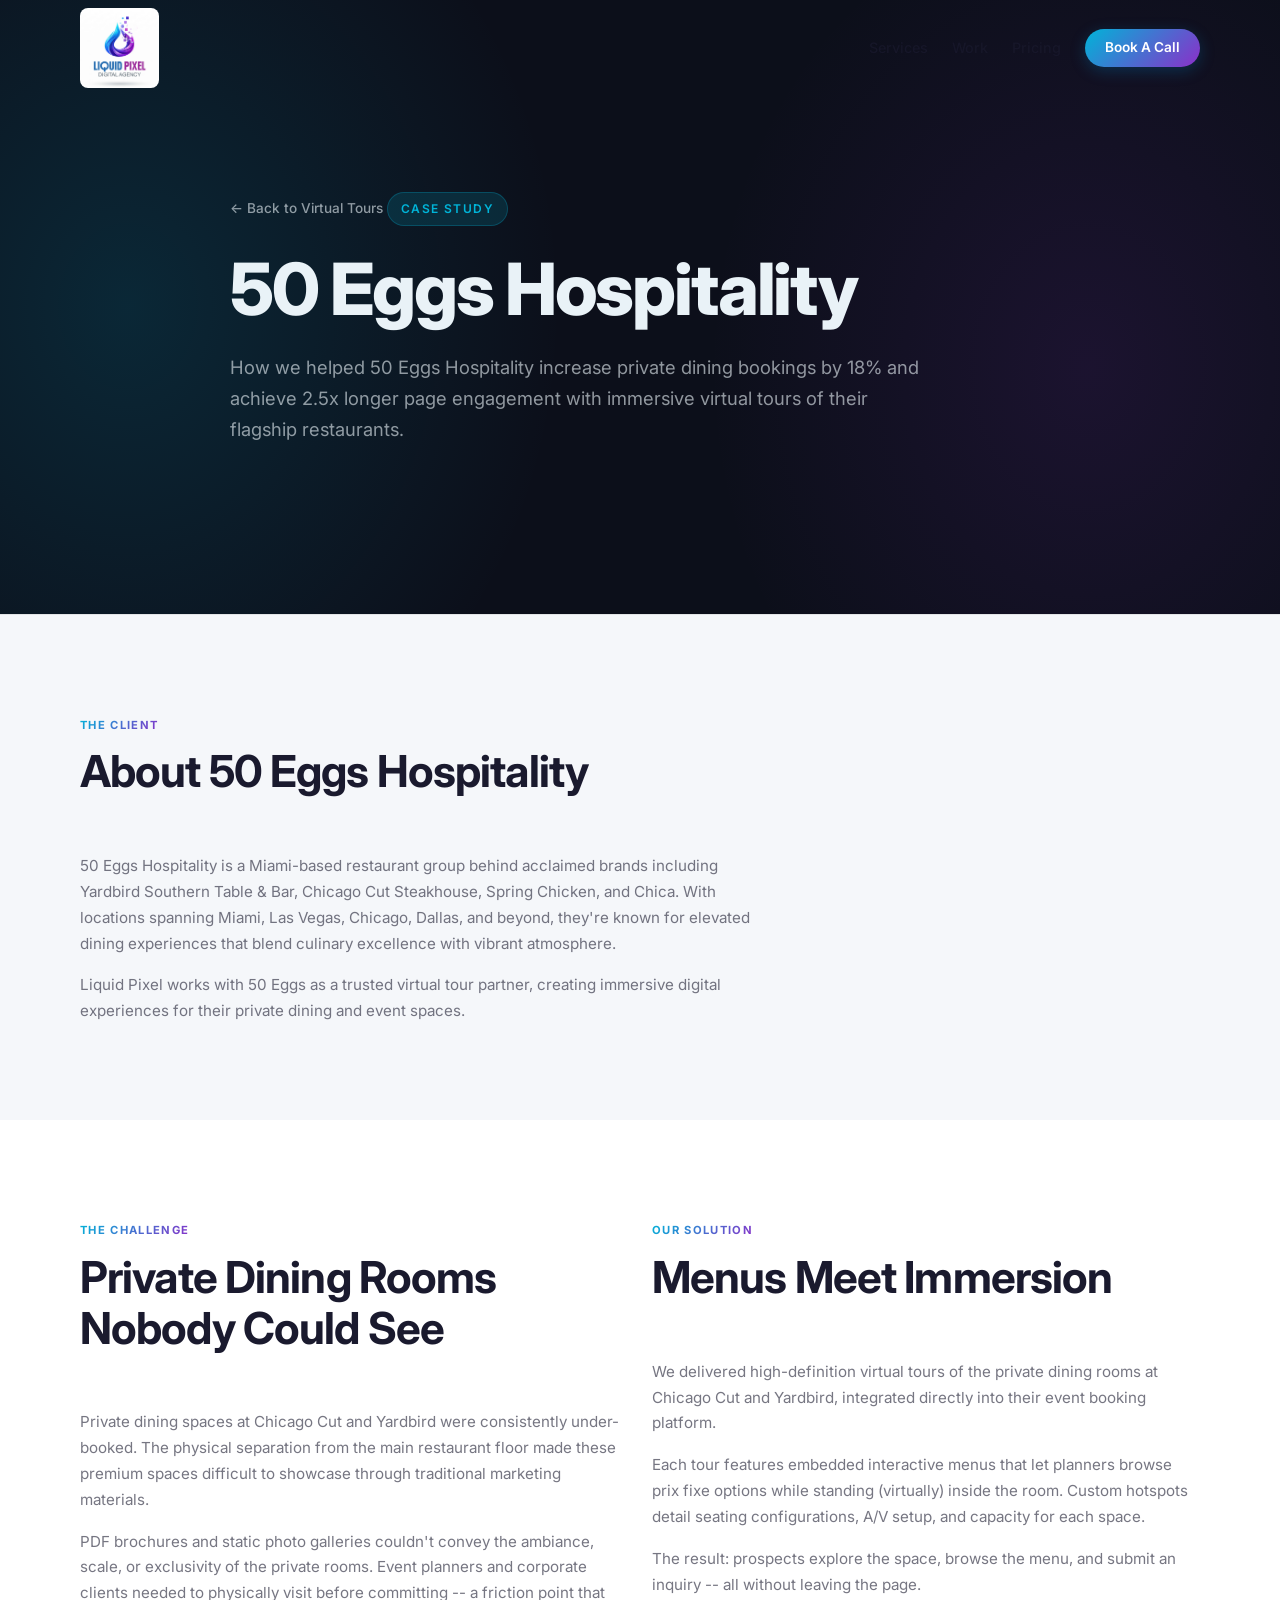
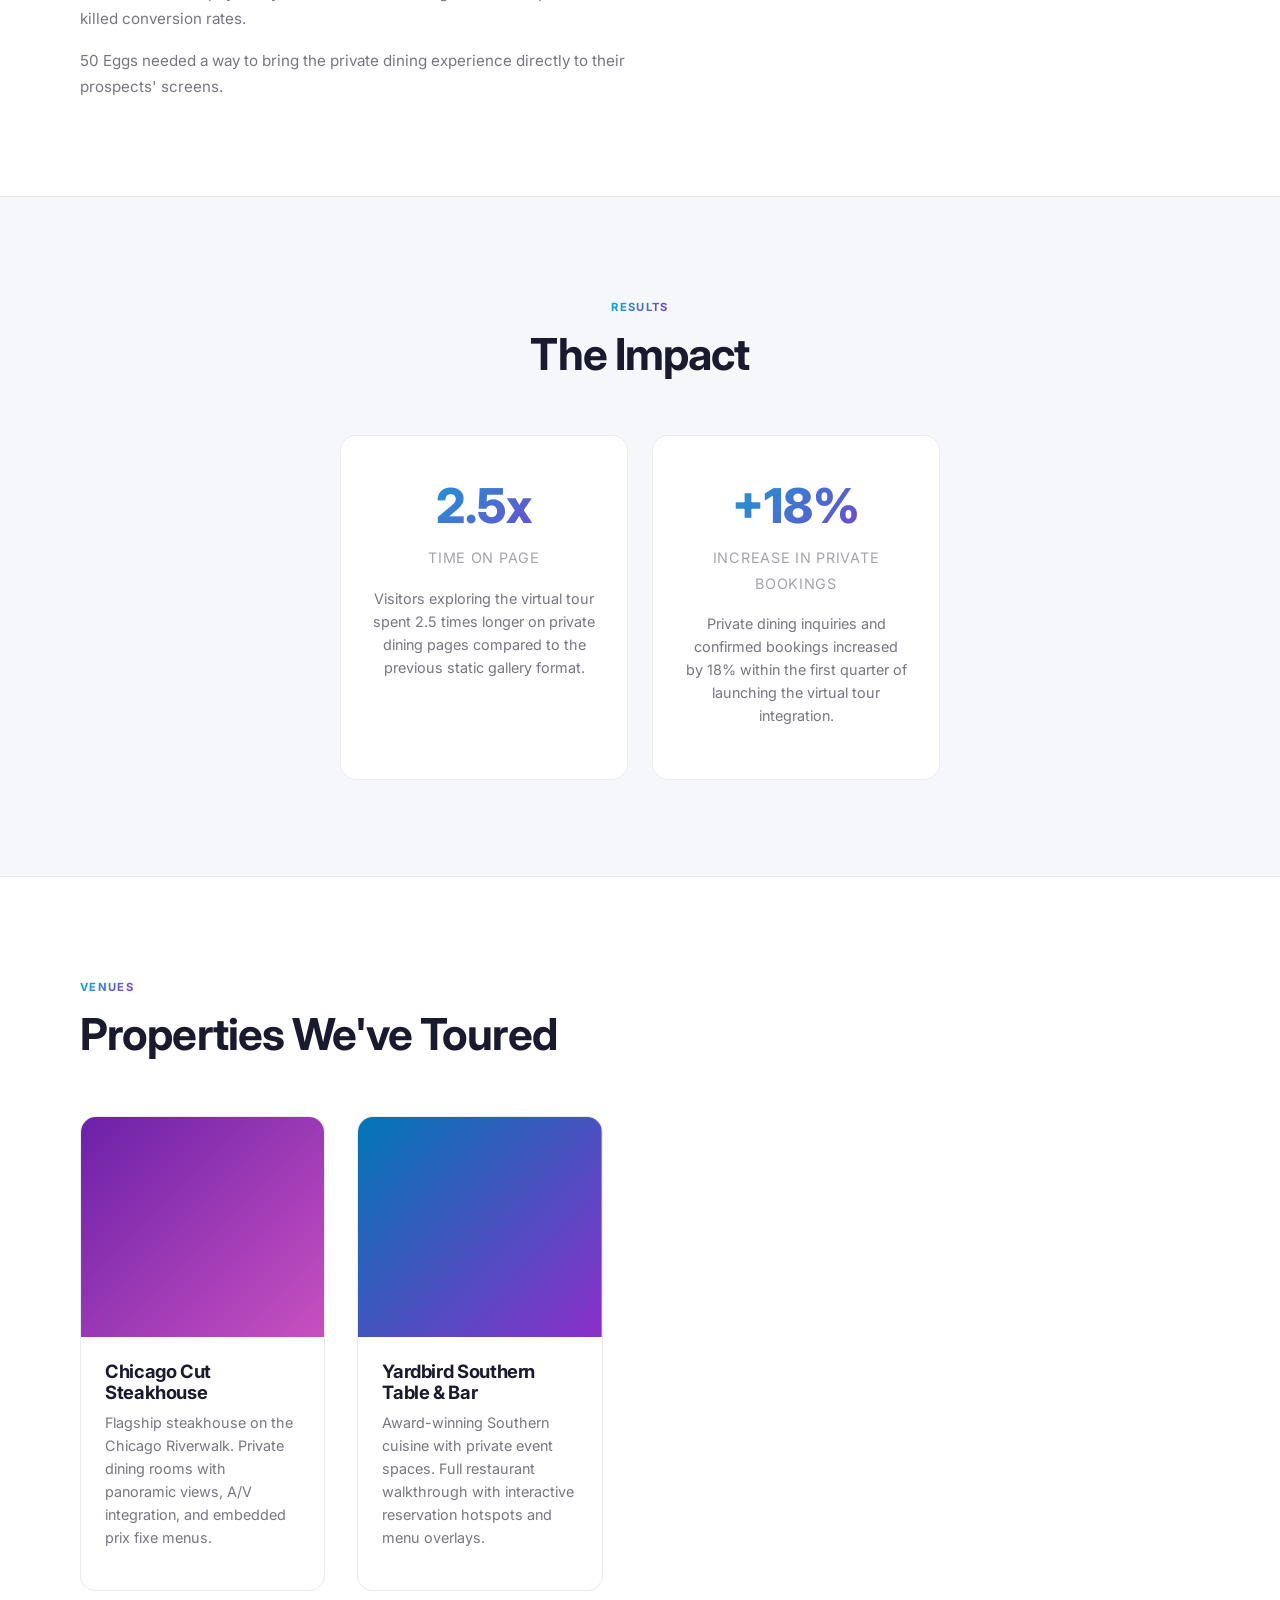
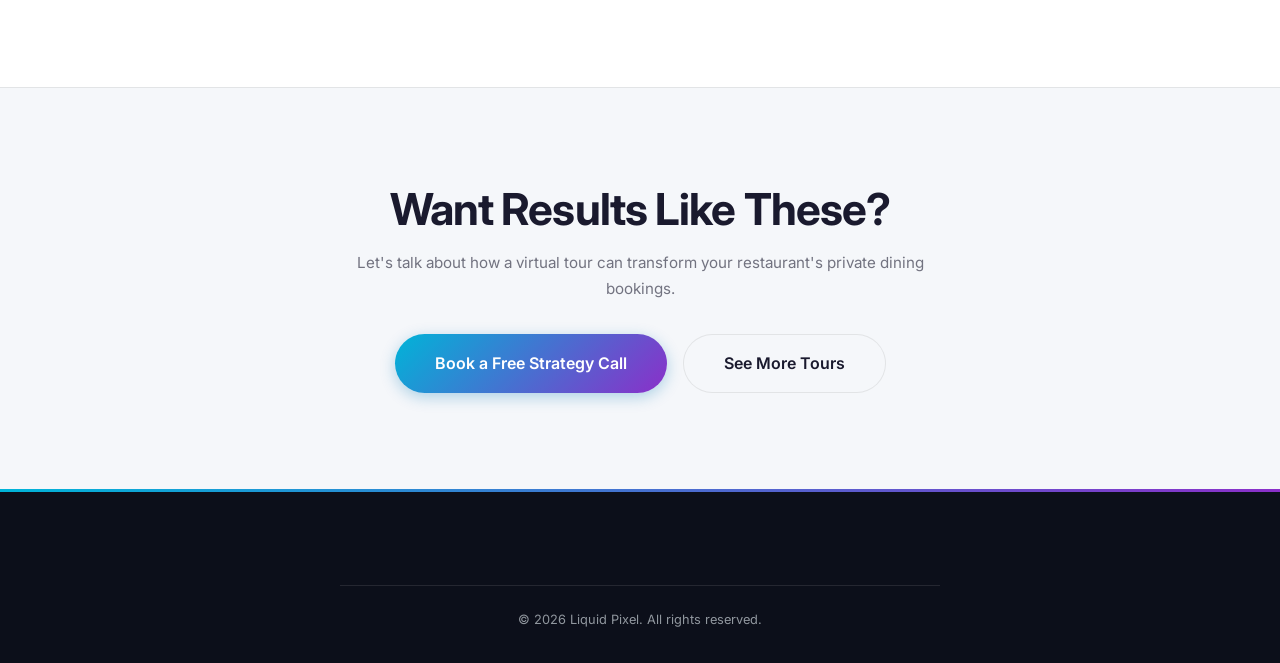
==== 50eggshospitality.html @ fb9c192e "Liquid Pixel website - rebrand from Digital UpRoar White-to-creative theme, blue/purple brand colors" ====
<!doctype html>
<html lang="en">
  <head>
    <meta charset="UTF-8" />
    <meta name="viewport" content="width=device-width, initial-scale=1.0, maximum-scale=5.0" />
    <title>50 Eggs Hospitality | Liquid Pixel</title>

    <meta name="title" content="50 Eggs Hospitality | Liquid Pixel" />
    <meta name="description" content="See how Liquid Pixel created immersive virtual tours for 50 Eggs Hospitality venues including Chicago Cut and Yardbird, driving 2.5x time on page and 18% more private bookings." />
    <meta name="author" content="Liquid Pixel" />
    <link rel="canonical" href="https://www.liquidpixelagency.com/50eggshospitality" />

    <meta property="og:type" content="website" />
    <meta property="og:url" content="https://www.liquidpixelagency.com/50eggshospitality" />
    <meta property="og:title" content="50 Eggs Hospitality | Liquid Pixel" />
    <meta property="og:description" content="Virtual tours for 50 Eggs Hospitality. 2.5x time on page, +18% private dining bookings." />
    <meta property="og:image" content="https://www.liquidpixelagency.com/assets/logos/og-image.png" />

    <link rel="preconnect" href="https://fonts.googleapis.com" />
    <link rel="preconnect" href="https://fonts.gstatic.com" crossorigin />
    <link href="https://fonts.googleapis.com/css2?family=Inter:wght@400;500;600;700;800&display=swap" rel="stylesheet" />

    <link rel="stylesheet" href="styles.css" />

    <link href="https://assets.calendly.com/assets/external/widget.css" rel="stylesheet" />
    <script src="https://assets.calendly.com/assets/external/widget.js" type="text/javascript" async></script>
  </head>
  <body>

    <!-- Navigation -->
    <nav class="navbar scrolled">
      <div class="container nav-content">
        <a href="index.html">
          <img src="assets/logos/liquidpixel.jpeg" alt="Liquid Pixel" style="height: 80px; display: block; border-radius: 8px;" />
        </a>
        <ul class="nav-links" style="margin-bottom: 0">
          <li><a href="index.html#services">Services</a></li>
          <li><a href="index.html#case-studies">Work</a></li>
          <li><a href="index.html#pricing">Pricing</a></li>
          <li>
            <a href="#" class="btn btn-primary" onclick="Calendly.initPopupWidget({url: 'https://calendly.com/thedigitaluproar'}); return false;">
              Book A Call
            </a>
          </li>
        </ul>
      </div>
    </nav>

    <main>
      <header class="hero hero-subpage" id="home">
        <div class="container hero-content" style="max-width: 900px;">
          <a href="virtualtours.html" class="back-link">&larr; Back to Virtual Tours</a>
          <div class="hero-label">Case Study</div>
          <h1 class="main-title slide-up">50 Eggs Hospitality</h1>
          <p class="hero-desc fade-in-delay" style="max-width: 700px;">
            How we helped 50 Eggs Hospitality increase private dining bookings by 18% and achieve 2.5x longer page engagement with immersive virtual tours of their flagship restaurants.
          </p>
        </div>
      </header>

      <!-- Client Overview -->
      <section style="background: var(--bg-deep); border-top: 1px solid var(--border);">
        <div class="container">
          <div class="section-header">
            <span class="section-label">The Client</span>
            <h2 class="section-title">About 50 Eggs Hospitality</h2>
          </div>
          <div style="max-width: 700px;">
            <p style="color: var(--text-muted); font-size: 0.95rem; line-height: 1.7; margin-bottom: 1rem;">
              50 Eggs Hospitality is a Miami-based restaurant group behind acclaimed brands including Yardbird Southern Table & Bar, Chicago Cut Steakhouse, Spring Chicken, and Chica. With locations spanning Miami, Las Vegas, Chicago, Dallas, and beyond, they're known for elevated dining experiences that blend culinary excellence with vibrant atmosphere.
            </p>
            <p style="color: var(--text-muted); font-size: 0.95rem; line-height: 1.7;">
              Liquid Pixel works with 50 Eggs as a trusted virtual tour partner, creating immersive digital experiences for their private dining and event spaces.
            </p>
          </div>
        </div>
      </section>

      <!-- The Challenge -->
      <section>
        <div class="container">
          <div class="case-studies-grid">
            <div>
              <div class="section-header">
                <span class="section-label">The Challenge</span>
                <h2 class="section-title">Private Dining Rooms Nobody Could See</h2>
              </div>
              <p style="color: var(--text-muted); font-size: 0.95rem; line-height: 1.7; margin-bottom: 1rem;">
                Private dining spaces at Chicago Cut and Yardbird were consistently under-booked. The physical separation from the main restaurant floor made these premium spaces difficult to showcase through traditional marketing materials.
              </p>
              <p style="color: var(--text-muted); font-size: 0.95rem; line-height: 1.7; margin-bottom: 1rem;">
                PDF brochures and static photo galleries couldn't convey the ambiance, scale, or exclusivity of the private rooms. Event planners and corporate clients needed to physically visit before committing -- a friction point that killed conversion rates.
              </p>
              <p style="color: var(--text-muted); font-size: 0.95rem; line-height: 1.7;">
                50 Eggs needed a way to bring the private dining experience directly to their prospects' screens.
              </p>
            </div>
            <div>
              <div class="section-header">
                <span class="section-label">Our Solution</span>
                <h2 class="section-title">Menus Meet Immersion</h2>
              </div>
              <p style="color: var(--text-muted); font-size: 0.95rem; line-height: 1.7; margin-bottom: 1rem;">
                We delivered high-definition virtual tours of the private dining rooms at Chicago Cut and Yardbird, integrated directly into their event booking platform.
              </p>
              <p style="color: var(--text-muted); font-size: 0.95rem; line-height: 1.7; margin-bottom: 1rem;">
                Each tour features embedded interactive menus that let planners browse prix fixe options while standing (virtually) inside the room. Custom hotspots detail seating configurations, A/V setup, and capacity for each space.
              </p>
              <p style="color: var(--text-muted); font-size: 0.95rem; line-height: 1.7;">
                The result: prospects explore the space, browse the menu, and submit an inquiry -- all without leaving the page.
              </p>
            </div>
          </div>
        </div>
      </section>

      <!-- Results -->
      <section style="background: var(--bg-deep); border-top: 1px solid var(--border); border-bottom: 1px solid var(--border);">
        <div class="container">
          <div class="section-header text-center">
            <span class="section-label">Results</span>
            <h2 class="section-title">The Impact</h2>
          </div>
          <div class="case-studies-grid" style="max-width: 600px; margin: 0 auto;">
            <div class="case-card" style="text-align: center;">
              <div class="metric" style="margin-bottom: 1rem;">
                <span class="metric-value" style="font-size: 3rem;">2.5x</span>
                <span class="metric-label" style="font-size: 0.9rem;">Time on Page</span>
              </div>
              <p class="case-text">Visitors exploring the virtual tour spent 2.5 times longer on private dining pages compared to the previous static gallery format.</p>
            </div>
            <div class="case-card" style="text-align: center;">
              <div class="metric" style="margin-bottom: 1rem;">
                <span class="metric-value" style="font-size: 3rem;">+18%</span>
                <span class="metric-label" style="font-size: 0.9rem;">Increase in Private Bookings</span>
              </div>
              <p class="case-text">Private dining inquiries and confirmed bookings increased by 18% within the first quarter of launching the virtual tour integration.</p>
            </div>
          </div>
        </div>
      </section>

      <!-- Venues -->
      <section>
        <div class="container">
          <div class="section-header">
            <span class="section-label">Venues</span>
            <h2 class="section-title">Properties We've Toured</h2>
          </div>
          <div class="tour-grid" style="max-width: 800px;">
            <article class="tour-card">
              <div class="tour-card-image modern-gradient-2"></div>
              <div class="tour-card-body">
                <h3>Chicago Cut Steakhouse</h3>
                <p>Flagship steakhouse on the Chicago Riverwalk. Private dining rooms with panoramic views, A/V integration, and embedded prix fixe menus.</p>
              </div>
            </article>
            <article class="tour-card">
              <div class="tour-card-image modern-gradient-3"></div>
              <div class="tour-card-body">
                <h3>Yardbird Southern Table & Bar</h3>
                <p>Award-winning Southern cuisine with private event spaces. Full restaurant walkthrough with interactive reservation hotspots and menu overlays.</p>
              </div>
            </article>
          </div>
        </div>
      </section>

      <!-- CTA -->
      <section style="background: var(--bg-deep); border-top: 1px solid var(--border);">
        <div class="container">
          <div class="about-content text-center">
            <h2 class="section-title">Want Results Like These?</h2>
            <p class="section-subtitle" style="margin: 0 auto 2rem;">Let's talk about how a virtual tour can transform your restaurant's private dining bookings.</p>
            <div style="display: flex; gap: 1rem; justify-content: center; flex-wrap: wrap;">
              <a href="#" onclick="Calendly.initPopupWidget({url: 'https://calendly.com/thedigitaluproar'}); return false;" class="btn btn-primary lg">
                Book a Free Strategy Call
              </a>
              <a href="virtualtours.html" class="btn btn-secondary lg">See More Tours</a>
            </div>
          </div>
        </div>
      </section>
    </main>

    <!-- Footer -->
    <footer class="contact" id="contact">
      <div class="container">
        <div class="footer-inner">
          <div class="footer-bottom">
            <p>&copy; <span id="current-year">2026</span> Liquid Pixel. All rights reserved.</p>
          </div>
        </div>
      </div>
    </footer>

    <script src="script.js"></script>
  </body>
</html>
---- styles.css ----
/* ━━━━━━━━━━━━━━━━━━━━━━━━━━━━━━━━━━━━━━━━━━
   Liquid Pixel — Creative Edition
   Bold gradients, animated accents, agency energy
   Revert: rename styles-base.css -> styles.css
   ━━━━━━━━━━━━━━━━━━━━━━━━━━━━━━━━━━━━━━━━━━ */

:root {
  --bg: #ffffff;
  --bg-deep: #f5f7fa;
  --bg-dark: #0c0f1a;
  --surface: #ffffff;
  --surface-hover: #f0f2f5;
  --surface-dark: #161b2e;
  --border: rgba(0, 0, 0, 0.08);
  --border-hover: rgba(0, 0, 0, 0.15);
  --border-light: rgba(255, 255, 255, 0.1);
  --primary: #0077B6;
  --primary-soft: rgba(0, 119, 182, 0.1);
  --secondary: #8B2FC9;
  --secondary-soft: rgba(139, 47, 201, 0.1);
  --cyan: #00B4D8;
  --magenta: #C850C0;
  --accent-gradient: linear-gradient(135deg, #00B4D8, #8B2FC9);
  --accent-gradient-wide: linear-gradient(135deg, #00B4D8, #0077B6, #8B2FC9, #C850C0);
  --text: #1a1a2e;
  --text-muted: rgba(26, 26, 46, 0.6);
  --text-dim: rgba(26, 26, 46, 0.4);
  --text-light: #e9f2f7;
  --text-light-muted: rgba(233, 242, 247, 0.6);
  --font: "Inter", -apple-system, BlinkMacSystemFont, sans-serif;
  --ease: cubic-bezier(0.25, 0.8, 0.25, 1);
  --radius: 16px;
  --radius-sm: 10px;
}

* { margin: 0; padding: 0; box-sizing: border-box; }

html {
  scroll-behavior: smooth;
  -webkit-font-smoothing: antialiased;
  -moz-osx-font-smoothing: grayscale;
}

body {
  font-family: var(--font);
  background: var(--bg);
  color: var(--text);
  line-height: 1.6;
  overflow-x: hidden;
}

/* ── Layout ── */
.container {
  width: 100%;
  max-width: 1200px;
  margin: 0 auto;
  padding: 0 1.5rem;
}

/* ── Typography ── */
h1, h2, h3, h4 {
  line-height: 1.15;
  font-weight: 700;
  letter-spacing: -0.02em;
}

.section-title {
  font-size: 2.25rem;
  margin-bottom: 1rem;
}

.section-subtitle {
  color: var(--text-muted);
  font-size: 1.05rem;
  line-height: 1.7;
  max-width: 600px;
}

.text-center { text-align: center; }
.text-center .section-subtitle { margin: 0 auto; }

/* ── Gradient Text Utility ── */
.gradient-text {
  background: var(--accent-gradient);
  -webkit-background-clip: text;
  -webkit-text-fill-color: transparent;
  background-clip: text;
}

/* ── Buttons ── */
.btn {
  display: inline-flex;
  align-items: center;
  justify-content: center;
  padding: 0.75rem 1.5rem;
  border-radius: 50px;
  font-weight: 600;
  font-size: 0.9rem;
  text-decoration: none;
  transition: all 0.3s var(--ease);
  cursor: pointer;
  border: none;
  font-family: var(--font);
}

.btn-primary {
  background: var(--accent-gradient);
  color: #fff;
  box-shadow: 0 4px 15px rgba(0, 119, 182, 0.3);
}
.btn-primary:hover {
  transform: translateY(-2px);
  box-shadow: 0 6px 25px rgba(0, 119, 182, 0.4);
}

.btn-gradient {
  background: var(--accent-gradient);
  color: #fff;
  box-shadow: 0 4px 15px rgba(139, 47, 201, 0.3);
}
.btn-gradient:hover {
  transform: translateY(-2px);
  box-shadow: 0 6px 25px rgba(139, 47, 201, 0.4);
}

.btn-secondary {
  background: var(--bg-deep);
  color: var(--text);
  border: 1px solid var(--border);
}
.btn-secondary:hover {
  background: var(--surface-hover);
  border-color: var(--border-hover);
  transform: translateY(-1px);
}

.btn-outline {
  background: transparent;
  color: var(--text);
  border: 2px solid var(--border-hover);
}
.btn-outline:hover {
  border-color: var(--primary);
  color: var(--primary);
  transform: translateY(-1px);
}

/* Light variant for dark sections */
.btn-outline-light {
  background: transparent;
  color: var(--text-light);
  border: 2px solid var(--border-light);
}
.btn-outline-light:hover {
  border-color: var(--cyan);
  color: var(--cyan);
  transform: translateY(-1px);
}

.btn.lg {
  padding: 1rem 2.5rem;
  font-size: 1rem;
}

/* ── Navbar ── */
.navbar {
  position: fixed;
  top: 0;
  width: 100%;
  z-index: 100;
  padding: 0.5rem 0;
  background: transparent;
  transition: all 0.3s var(--ease);
}

.navbar.scrolled {
  background: rgba(255, 255, 255, 0.92);
  backdrop-filter: blur(20px);
  border-bottom: 1px solid var(--border);
  box-shadow: 0 1px 3px rgba(0, 0, 0, 0.05);
}

.nav-content {
  display: flex;
  align-items: center;
  justify-content: space-between;
}

.nav-links {
  display: flex;
  list-style: none;
  align-items: center;
  gap: 1.5rem;
}

.nav-links a:not(.btn) {
  color: var(--text);
  text-decoration: none;
  font-weight: 500;
  font-size: 0.9rem;
  opacity: 0.7;
  transition: opacity 0.2s;
}
.nav-links a:not(.btn):hover {
  opacity: 1;
}

.nav-links a.btn {
  padding: 0.5rem 1.25rem;
  font-size: 0.85rem;
  width: auto;
}

/* ── Hero — Full gradient dark section ── */
.hero {
  min-height: 100vh;
  display: flex;
  align-items: center;
  padding: 10rem 0 6rem;
  position: relative;
  background: var(--bg-dark);
  color: var(--text-light);
  overflow: hidden;
}

.hero::before {
  content: "";
  position: absolute;
  top: -50%;
  left: -30%;
  width: 80%;
  height: 200%;
  background: radial-gradient(ellipse, rgba(0, 180, 216, 0.15) 0%, transparent 60%);
  pointer-events: none;
  animation: heroGlow1 8s ease-in-out infinite alternate;
}

.hero::after {
  content: "";
  position: absolute;
  bottom: -50%;
  right: -20%;
  width: 70%;
  height: 180%;
  background: radial-gradient(ellipse, rgba(139, 47, 201, 0.12) 0%, transparent 60%);
  pointer-events: none;
  animation: heroGlow2 10s ease-in-out infinite alternate;
}

@keyframes heroGlow1 {
  0% { transform: translate(0, 0) scale(1); }
  100% { transform: translate(5%, 3%) scale(1.1); }
}

@keyframes heroGlow2 {
  0% { transform: translate(0, 0) scale(1); }
  100% { transform: translate(-4%, -2%) scale(1.05); }
}

.hero-content {
  position: relative;
  z-index: 1;
  max-width: 800px;
}

.hero-label {
  display: inline-block;
  font-size: 0.75rem;
  font-weight: 600;
  text-transform: uppercase;
  letter-spacing: 0.12em;
  color: var(--cyan);
  margin-bottom: 1.5rem;
  padding: 0.4rem 0.8rem;
  background: rgba(0, 180, 216, 0.15);
  border: 1px solid rgba(0, 180, 216, 0.25);
  border-radius: 50px;
}

.main-title {
  font-size: 3rem;
  font-weight: 800;
  margin-bottom: 1.5rem;
  letter-spacing: -0.03em;
  line-height: 1.08;
  color: var(--text-light);
}

.hero-desc {
  font-size: 1.1rem;
  color: var(--text-light-muted);
  margin-bottom: 2.5rem;
  line-height: 1.7;
  max-width: 620px;
}

.hero-ctas {
  display: flex;
  gap: 1rem;
  flex-wrap: wrap;
}

.hero-ctas .btn-secondary {
  background: rgba(255, 255, 255, 0.08);
  color: var(--text-light);
  border: 1px solid rgba(255, 255, 255, 0.15);
}
.hero-ctas .btn-secondary:hover {
  background: rgba(255, 255, 255, 0.15);
  border-color: rgba(255, 255, 255, 0.3);
}

/* ── Trusted By — gradient divider ── */
.trusted-by {
  padding: 3rem 0;
  position: relative;
  background: var(--bg);
}

.trusted-by::before {
  content: "";
  position: absolute;
  top: 0;
  left: 0;
  right: 0;
  height: 3px;
  background: var(--accent-gradient);
}

.trusted-logos {
  display: flex;
  justify-content: center;
  align-items: center;
  gap: 3rem;
  flex-wrap: wrap;
}

.trusted-logo {
  height: 70px;
  width: auto;
  object-fit: contain;
  opacity: 0.5;
  filter: grayscale(100%);
  transition: all 0.4s var(--ease);
}
.trusted-logo:hover {
  opacity: 1;
  filter: grayscale(0%);
  transform: scale(1.05);
}
.driscoll-logo { height: 55px; }

/* ── Section Spacing ── */
section {
  padding: 6rem 0;
}

.section-header {
  margin-bottom: 3.5rem;
}

.section-label {
  display: inline-block;
  font-size: 0.7rem;
  font-weight: 700;
  text-transform: uppercase;
  letter-spacing: 0.12em;
  background: var(--accent-gradient);
  -webkit-background-clip: text;
  -webkit-text-fill-color: transparent;
  background-clip: text;
  margin-bottom: 0.75rem;
}

/* Dark section variant */
.section-dark {
  background: var(--bg-dark);
  color: var(--text-light);
}

.section-dark .section-title {
  color: var(--text-light);
}

.section-dark .section-subtitle,
.section-dark p {
  color: var(--text-light-muted);
}

/* ── Cards ── */
.card {
  background: var(--surface);
  border: 1px solid var(--border);
  border-radius: var(--radius);
  padding: 2rem;
  transition: all 0.3s var(--ease);
}
.card:hover {
  border-color: var(--border-hover);
  transform: translateY(-2px);
  box-shadow: 0 8px 30px rgba(0, 0, 0, 0.08);
}

/* ── Tours Carousel — dark section ── */
.tours {
  background: var(--bg-dark);
  color: var(--text-light);
  border: none;
  position: relative;
  overflow: hidden;
}

.tours::before {
  content: "";
  position: absolute;
  top: 0;
  left: 0;
  right: 0;
  height: 3px;
  background: var(--accent-gradient);
}

.tours .section-title {
  color: var(--text-light);
}

.carousel-container {
  position: relative;
  overflow: hidden;
}

.carousel-track {
  display: flex;
  overflow-x: auto;
  scroll-snap-type: x mandatory;
  scroll-behavior: smooth;
  gap: 1.5rem;
  padding: 0.5rem 0 2rem;
  scrollbar-width: none;
}
.carousel-track::-webkit-scrollbar { display: none; }

.carousel-card {
  flex: 0 0 85%;
  scroll-snap-align: start;
  background: var(--surface-dark);
  border: 1px solid var(--border-light);
  border-radius: var(--radius);
  overflow: hidden;
  transition: all 0.3s var(--ease);
}
.carousel-card:hover {
  border-color: rgba(0, 180, 216, 0.3);
  transform: translateY(-4px);
  box-shadow: 0 12px 40px rgba(0, 0, 0, 0.3);
}

.tour-image {
  height: 200px;
  width: 100%;
  background-size: cover;
  background-position: center;
}

.modern-gradient-1 { background: linear-gradient(135deg, #00B4D8 0%, #0077B6 100%); }
.modern-gradient-2 { background: linear-gradient(135deg, #6B21A8 0%, #C850C0 100%); }
.modern-gradient-3 { background: linear-gradient(135deg, #0077B6 0%, #8B2FC9 100%); }

.tour-info {
  padding: 1.5rem;
}
.tour-info h3 {
  font-size: 1.1rem;
  margin-bottom: 0.5rem;
  font-weight: 600;
  color: var(--text-light);
}
.tour-info p {
  color: var(--text-light-muted);
  font-size: 0.9rem;
  line-height: 1.6;
}

.carousel-btn { display: none; }

/* ── Services Grid — gradient border cards ── */
.services-grid {
  display: grid;
  grid-template-columns: 1fr;
  gap: 1.25rem;
}

.service-card {
  background: var(--surface);
  border-radius: var(--radius);
  padding: 2rem;
  display: flex;
  flex-direction: column;
  position: relative;
  transition: all 0.3s var(--ease);
  border: 1px solid var(--border);
}

.service-card::before {
  content: "";
  position: absolute;
  top: 0;
  left: 0;
  right: 0;
  height: 3px;
  background: var(--accent-gradient);
  border-radius: var(--radius) var(--radius) 0 0;
  opacity: 0;
  transition: opacity 0.3s;
}

.service-card:hover {
  transform: translateY(-4px);
  box-shadow: 0 12px 40px rgba(0, 0, 0, 0.08);
  border-color: transparent;
}

.service-card:hover::before {
  opacity: 1;
}

.service-icon {
  font-size: 1.75rem;
  margin-bottom: 1rem;
  width: 52px;
  height: 52px;
  display: flex;
  align-items: center;
  justify-content: center;
  background: var(--accent-gradient);
  border-radius: var(--radius-sm);
  color: #fff;
}

.service-card h3 {
  font-size: 1.15rem;
  font-weight: 700;
  margin-bottom: 0.75rem;
  color: var(--text);
}

.service-card p {
  color: var(--text-muted);
  font-size: 0.9rem;
  line-height: 1.7;
}

.service-card .btn {
  margin-top: auto;
}

/* ── Industries — dark section ── */
.industries-scroll {
  display: flex;
  gap: 1rem;
  overflow-x: auto;
  padding: 0.5rem 0 1rem;
  scroll-snap-type: x mandatory;
  scrollbar-width: none;
}
.industries-scroll::-webkit-scrollbar { display: none; }

.industry-card {
  flex: 0 0 280px;
  scroll-snap-align: start;
  background: var(--surface);
  border: 1px solid var(--border);
  border-radius: var(--radius);
  padding: 2rem;
  transition: all 0.3s var(--ease);
}
.industry-card:hover {
  transform: translateY(-2px);
  box-shadow: 0 8px 30px rgba(0, 0, 0, 0.06);
}

.industry-card h3 {
  font-size: 1.05rem;
  font-weight: 700;
  margin-bottom: 0.75rem;
  background: var(--accent-gradient);
  -webkit-background-clip: text;
  -webkit-text-fill-color: transparent;
  background-clip: text;
}
.industry-card p {
  color: var(--text-muted);
  font-size: 0.9rem;
  line-height: 1.6;
}

/* ── FAQ ── */
.faq-list {
  max-width: 700px;
  margin: 0 auto;
  display: flex;
  flex-direction: column;
  gap: 0;
}

.faq-item {
  border-bottom: 1px solid var(--border);
  padding: 1.5rem 0;
}

.faq-item summary {
  font-weight: 600;
  font-size: 1rem;
  cursor: pointer;
  list-style: none;
  display: flex;
  justify-content: space-between;
  align-items: center;
  color: var(--text);
  transition: color 0.2s;
}
.faq-item summary::-webkit-details-marker { display: none; }

.faq-item summary:hover {
  color: var(--primary);
}

.faq-item summary .faq-toggle {
  color: var(--text-dim);
  font-size: 1.25rem;
  transition: transform 0.3s, color 0.3s;
}

.faq-item[open] summary .faq-toggle {
  transform: rotate(45deg);
  color: var(--secondary);
}

.faq-item p {
  margin-top: 1rem;
  color: var(--text-muted);
  font-size: 0.9rem;
  line-height: 1.7;
}

/* ── Case Studies ── */
.case-studies-grid {
  display: grid;
  grid-template-columns: 1fr;
  gap: 1.5rem;
}

.case-card {
  background: var(--surface);
  border: 1px solid var(--border);
  border-radius: var(--radius);
  padding: 2rem;
  display: flex;
  flex-direction: column;
  position: relative;
  transition: all 0.3s var(--ease);
}
.case-card:hover {
  transform: translateY(-2px);
  box-shadow: 0 8px 30px rgba(0, 0, 0, 0.08);
}

.case-card .case-logo {
  position: absolute;
  top: 1.5rem;
  right: 1.5rem;
  height: 65px;
  width: auto;
  object-fit: contain;
  opacity: 0.6;
  transition: opacity 0.3s;
}

.case-card:hover .case-logo {
  opacity: 0.9;
}

.case-card h3 {
  font-size: 1.25rem;
  font-weight: 700;
  margin-bottom: 0.25rem;
  padding-right: 60px;
}

.case-card .case-venue {
  font-size: 0.85rem;
  font-weight: 500;
  color: var(--text-muted);
  margin-bottom: 1.5rem;
}

.case-section-label {
  font-size: 0.7rem;
  font-weight: 700;
  text-transform: uppercase;
  letter-spacing: 0.1em;
  color: var(--text-dim);
  margin-bottom: 0.5rem;
}

.case-card .case-text {
  font-size: 0.9rem;
  color: var(--text-muted);
  line-height: 1.6;
  margin-bottom: 1.25rem;
}

.case-card .btn {
  margin-top: auto;
}

.case-metrics {
  display: flex;
  gap: 2rem;
  padding: 1.25rem 0;
  border-top: 1px solid var(--border);
  border-bottom: 1px solid var(--border);
  margin-bottom: 1.5rem;
}

.metric {
  text-align: center;
}
.metric-value {
  display: block;
  font-size: 1.5rem;
  font-weight: 800;
  background: var(--accent-gradient);
  -webkit-background-clip: text;
  -webkit-text-fill-color: transparent;
  background-clip: text;
}
.metric-label {
  font-size: 0.75rem;
  color: var(--text-dim);
  text-transform: uppercase;
  letter-spacing: 0.05em;
}

/* ── Pricing — featured card with gradient border ── */
.pricing-grid {
  display: grid;
  grid-template-columns: 1fr;
  gap: 1rem;
  align-items: stretch;
}

.pricing-card {
  background: var(--surface);
  border: 1px solid var(--border);
  border-radius: var(--radius);
  padding: 2rem;
  display: flex;
  flex-direction: column;
  transition: all 0.3s var(--ease);
}
.pricing-card:hover {
  transform: translateY(-2px);
  box-shadow: 0 8px 30px rgba(0, 0, 0, 0.08);
}

.pricing-card.featured {
  border: none;
  position: relative;
  background: var(--surface);
}

.pricing-card.featured::before {
  content: "";
  position: absolute;
  inset: 0;
  border-radius: var(--radius);
  padding: 2px;
  background: var(--accent-gradient);
  -webkit-mask: linear-gradient(#fff 0 0) content-box, linear-gradient(#fff 0 0);
  -webkit-mask-composite: xor;
  mask-composite: exclude;
}

.pricing-card.featured:hover {
  box-shadow: 0 12px 40px rgba(0, 119, 182, 0.15);
}

.pricing-card h3 {
  font-size: 1.1rem;
  font-weight: 700;
  margin-bottom: 0.5rem;
}

.pricing-amount {
  font-size: 2rem;
  font-weight: 800;
  background: var(--accent-gradient);
  -webkit-background-clip: text;
  -webkit-text-fill-color: transparent;
  background-clip: text;
  margin-bottom: 1.5rem;
}

.feature-list {
  list-style: none;
  margin: 0 0 2rem;
  display: flex;
  flex-direction: column;
  gap: 0.75rem;
  flex-grow: 1;
}

.feature-list li {
  font-size: 0.9rem;
  color: var(--text-muted);
  padding-left: 1.5rem;
  position: relative;
}
.feature-list li::before {
  content: "";
  position: absolute;
  left: 0;
  top: 0.5em;
  width: 6px;
  height: 6px;
  background: var(--accent-gradient);
  border-radius: 50%;
}

/* ── About ── */
.about-content {
  max-width: 700px;
  margin: 0 auto;
}

.about-content .lead {
  font-size: 1.2rem;
  font-weight: 400;
  color: var(--text);
  margin-bottom: 1.5rem;
  line-height: 1.7;
}

.about-content p {
  color: var(--text-muted);
  font-size: 0.95rem;
  line-height: 1.7;
  margin-bottom: 1rem;
}

.about-tagline {
  font-weight: 700;
  font-size: 1.1rem;
  background: var(--accent-gradient);
  -webkit-background-clip: text;
  -webkit-text-fill-color: transparent;
  background-clip: text;
  margin-top: 1.5rem;
  padding-top: 1.5rem;
  border-top: 2px solid transparent;
  border-image: var(--accent-gradient) 1;
}

/* ── Footer — dark with gradient top ── */
.contact {
  padding: 6rem 0 2rem;
  background: var(--bg-dark);
  color: var(--text-light);
  position: relative;
}

.contact::before {
  content: "";
  position: absolute;
  top: 0;
  left: 0;
  right: 0;
  height: 3px;
  background: var(--accent-gradient);
}

.footer-inner {
  text-align: center;
  max-width: 600px;
  margin: 0 auto;
}

.footer-inner h2 {
  font-size: 2rem;
  margin-bottom: 1rem;
  letter-spacing: -0.02em;
  color: var(--text-light);
}

.footer-inner > p {
  color: var(--text-light-muted);
  margin-bottom: 2rem;
  font-size: 1rem;
}

.contact-links {
  display: flex;
  gap: 1rem;
  justify-content: center;
  flex-wrap: wrap;
  margin-bottom: 3rem;
}

.contact-links .btn-outline {
  color: var(--text-light);
  border-color: var(--border-light);
}
.contact-links .btn-outline:hover {
  border-color: var(--cyan);
  color: var(--cyan);
}

.footer-bottom {
  border-top: 1px solid var(--border-light);
  padding-top: 1.5rem;
  text-align: center;
  color: var(--text-light-muted);
  font-size: 0.8rem;
}

/* ── Sub-page Hero (shorter) ── */
.hero-subpage {
  min-height: auto;
  padding: 10rem 0 4rem;
}

.hero-subpage .hero-content {
  max-width: 900px;
}

/* ── Tour Embed ── */
.tour-embed {
  width: 100%;
  border-radius: var(--radius);
  overflow: hidden;
  border: 1px solid var(--border);
  margin-bottom: 2rem;
}

.tour-embed iframe {
  width: 100%;
  height: 500px;
  border: none;
}

/* ── Tour Grid (sub-pages) ── */
.tour-grid {
  display: grid;
  grid-template-columns: 1fr;
  gap: 2rem;
}

.tour-card {
  background: var(--surface);
  border: 1px solid var(--border);
  border-radius: var(--radius);
  overflow: hidden;
  transition: all 0.3s var(--ease);
}
.tour-card:hover {
  transform: translateY(-4px);
  box-shadow: 0 12px 40px rgba(0, 0, 0, 0.1);
}

.tour-card-image {
  height: 220px;
  background-size: cover;
  background-position: center;
}

.tour-card-body {
  padding: 1.5rem;
}

.tour-card-body h3 {
  font-size: 1.15rem;
  margin-bottom: 0.5rem;
}

.tour-card-body p {
  color: var(--text-muted);
  font-size: 0.9rem;
  line-height: 1.6;
  margin-bottom: 1rem;
}

/* ── Back Link ── */
.back-link {
  display: inline-flex;
  align-items: center;
  gap: 0.5rem;
  color: var(--text-light-muted);
  text-decoration: none;
  font-size: 0.85rem;
  font-weight: 500;
  margin-bottom: 1.5rem;
  transition: color 0.2s;
}
.back-link:hover {
  color: var(--cyan);
}

/* ── Animations ── */
.fade-in {
  animation: fadeIn 0.8s ease-out forwards;
  opacity: 0;
}
.fade-in-delay {
  animation: fadeIn 0.8s ease-out 0.3s forwards;
  opacity: 0;
}
.slide-up {
  animation: slideUp 0.8s ease-out forwards;
  opacity: 0;
  transform: translateY(20px);
}

@keyframes fadeIn { to { opacity: 1; } }
@keyframes slideUp { to { opacity: 1; transform: translateY(0); } }

/* ── Responsive ── */

@media (min-width: 768px) {
  .container { padding: 0 2.5rem; }
  .section-title { font-size: 2.75rem; }

  .main-title { font-size: 4rem; }
  .hero { padding: 12rem 0 8rem; }
  .hero-desc { font-size: 1.15rem; }

  .carousel-card { flex: 0 0 calc(50% - 0.75rem); }
  .tour-image { height: 240px; }

  .carousel-btn {
    display: flex;
    align-items: center;
    justify-content: center;
    position: absolute;
    top: 50%;
    transform: translateY(-50%);
    width: 40px;
    height: 40px;
    background: var(--surface-dark);
    border: 1px solid var(--border-light);
    color: var(--text-light);
    border-radius: 50%;
    cursor: pointer;
    z-index: 10;
    transition: all 0.2s;
    font-size: 0.9rem;
  }
  .carousel-btn:hover {
    background: rgba(0, 180, 216, 0.2);
    border-color: var(--cyan);
    color: var(--cyan);
  }
  .carousel-btn.prev { left: -0.5rem; }
  .carousel-btn.next { right: -0.5rem; }

  .services-grid {
    grid-template-columns: repeat(2, 1fr);
    gap: 1.5rem;
  }

  .case-studies-grid {
    grid-template-columns: repeat(2, 1fr);
  }

  .pricing-grid {
    grid-template-columns: repeat(3, 1fr);
    gap: 1.5rem;
  }

  .tour-grid {
    grid-template-columns: repeat(2, 1fr);
  }

  .tour-embed iframe {
    height: 600px;
  }

  .trusted-logo { height: 90px; }
  .driscoll-logo { height: 70px; }
}

@media (min-width: 1024px) {
  .main-title { font-size: 4.5rem; }

  .carousel-card { flex: 0 0 calc(33.333% - 1rem); }
  .carousel-container { padding: 0 3rem; }
  .carousel-btn.prev { left: 0; }
  .carousel-btn.next { right: 0; }

  .tour-grid {
    grid-template-columns: repeat(3, 1fr);
  }
}
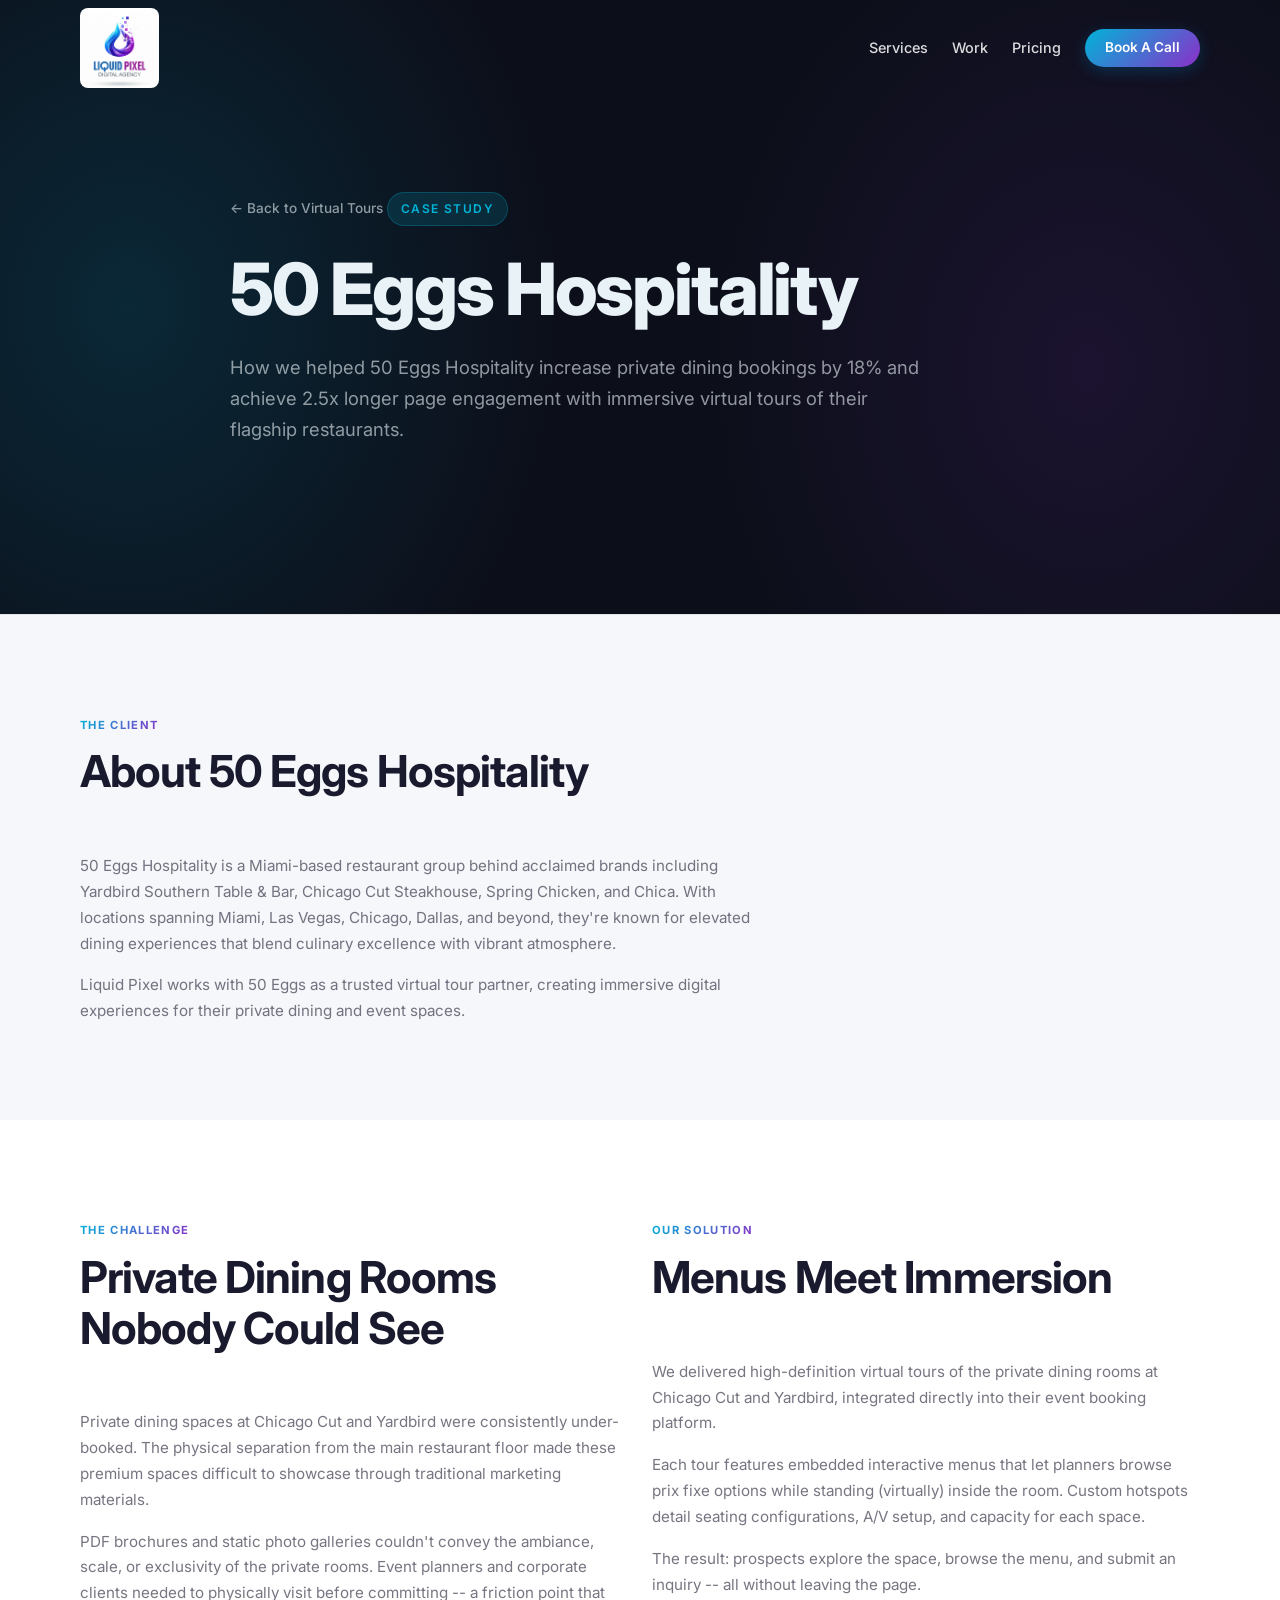
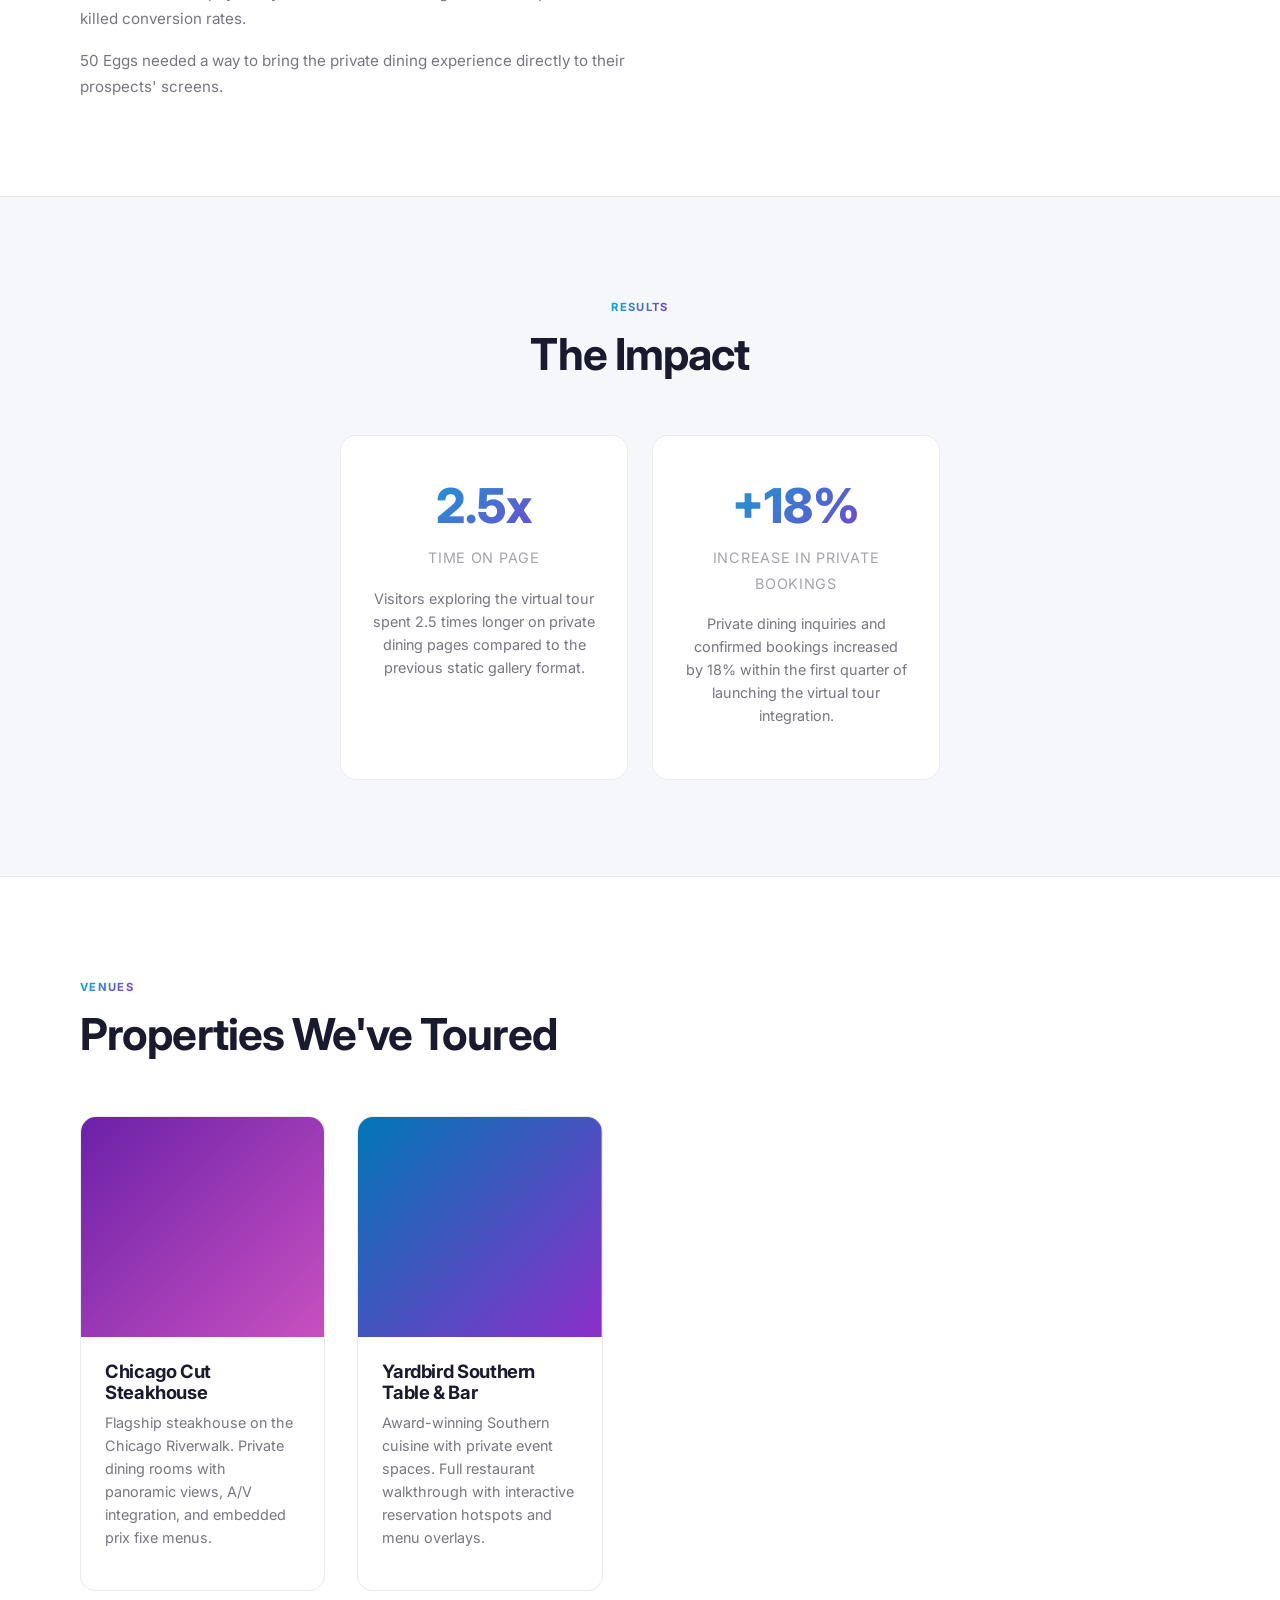
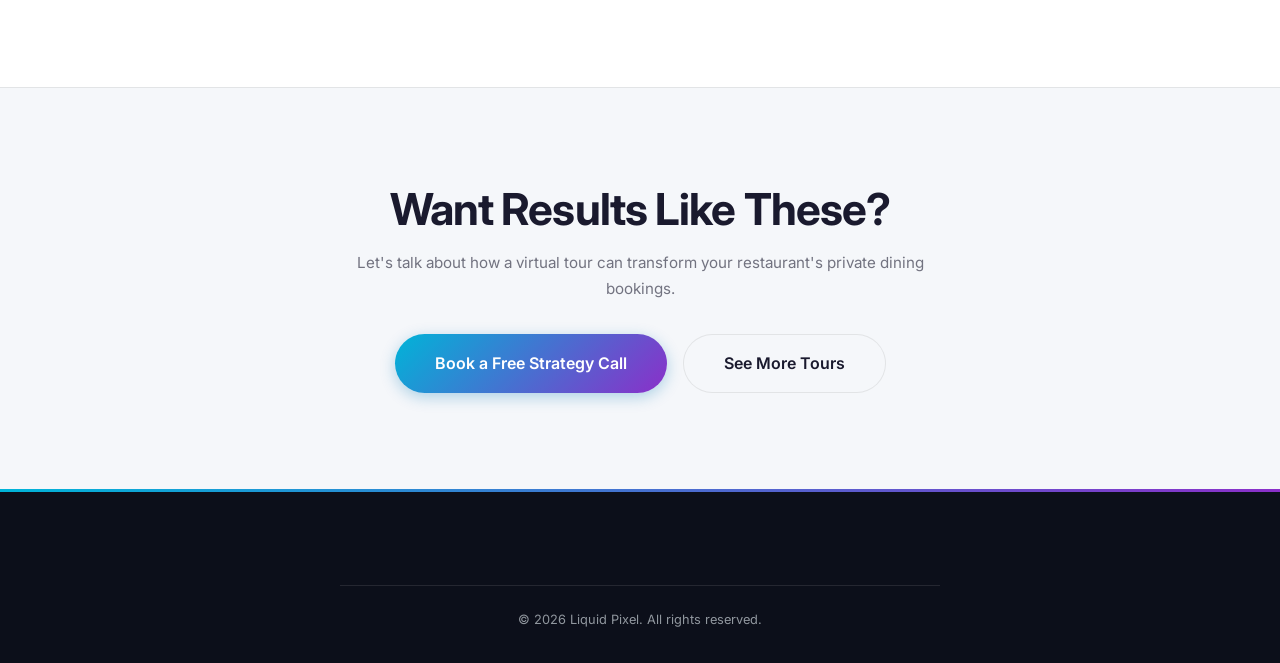
==== commit 7b99aa65: "Add mobile hamburger nav menu across all pages Full-screen overlay with animated toggle, closes on l" ====
--- a/50eggshospitality.html
+++ b/50eggshospitality.html
@@ -33,6 +33,7 @@
         <a href="index.html">
           <img src="assets/logos/liquidpixel.jpeg" alt="Liquid Pixel" style="height: 80px; display: block; border-radius: 8px;" />
         </a>
+        <button class="nav-toggle" aria-label="Menu"><span></span><span></span><span></span></button>
         <ul class="nav-links" style="margin-bottom: 0">
           <li><a href="index.html#services">Services</a></li>
           <li><a href="index.html#case-studies">Work</a></li>
--- a/styles.css
+++ b/styles.css
@@ -194,21 +194,95 @@
 }
 
 .nav-links a:not(.btn) {
-  color: var(--text);
+  color: #ffffff;
   text-decoration: none;
   font-weight: 500;
   font-size: 0.9rem;
-  opacity: 0.7;
-  transition: opacity 0.2s;
+  opacity: 0.85;
+  transition: opacity 0.2s, color 0.3s;
 }
 .nav-links a:not(.btn):hover {
   opacity: 1;
+}
+
+.navbar.scrolled .nav-links a:not(.btn) {
+  color: var(--text);
 }
 
 .nav-links a.btn {
   padding: 0.5rem 1.25rem;
   font-size: 0.85rem;
   width: auto;
+}
+
+/* ── Mobile Nav ── */
+.nav-toggle {
+  display: none;
+  background: none;
+  border: none;
+  cursor: pointer;
+  padding: 0.5rem;
+  z-index: 101;
+}
+
+.nav-toggle span {
+  display: block;
+  width: 24px;
+  height: 2px;
+  background: #fff;
+  margin: 5px 0;
+  transition: all 0.3s var(--ease);
+}
+
+.navbar.scrolled .nav-toggle span {
+  background: var(--text);
+}
+
+@media (max-width: 767px) {
+  .nav-toggle {
+    display: block;
+  }
+
+  .nav-links {
+    display: none;
+    position: fixed;
+    top: 0;
+    left: 0;
+    right: 0;
+    bottom: 0;
+    background: rgba(12, 15, 26, 0.97);
+    backdrop-filter: blur(20px);
+    flex-direction: column;
+    justify-content: center;
+    align-items: center;
+    gap: 2rem;
+    z-index: 100;
+  }
+
+  .nav-links.open {
+    display: flex;
+  }
+
+  .nav-links a:not(.btn) {
+    color: #fff !important;
+    font-size: 1.25rem;
+    opacity: 1;
+  }
+
+  .nav-links a.btn {
+    padding: 0.75rem 2rem;
+    font-size: 1rem;
+  }
+
+  .nav-toggle.open span:nth-child(1) {
+    transform: rotate(45deg) translate(5px, 5px);
+  }
+  .nav-toggle.open span:nth-child(2) {
+    opacity: 0;
+  }
+  .nav-toggle.open span:nth-child(3) {
+    transform: rotate(-45deg) translate(5px, -5px);
+  }
 }
 
 /* ── Hero — Full gradient dark section ── */
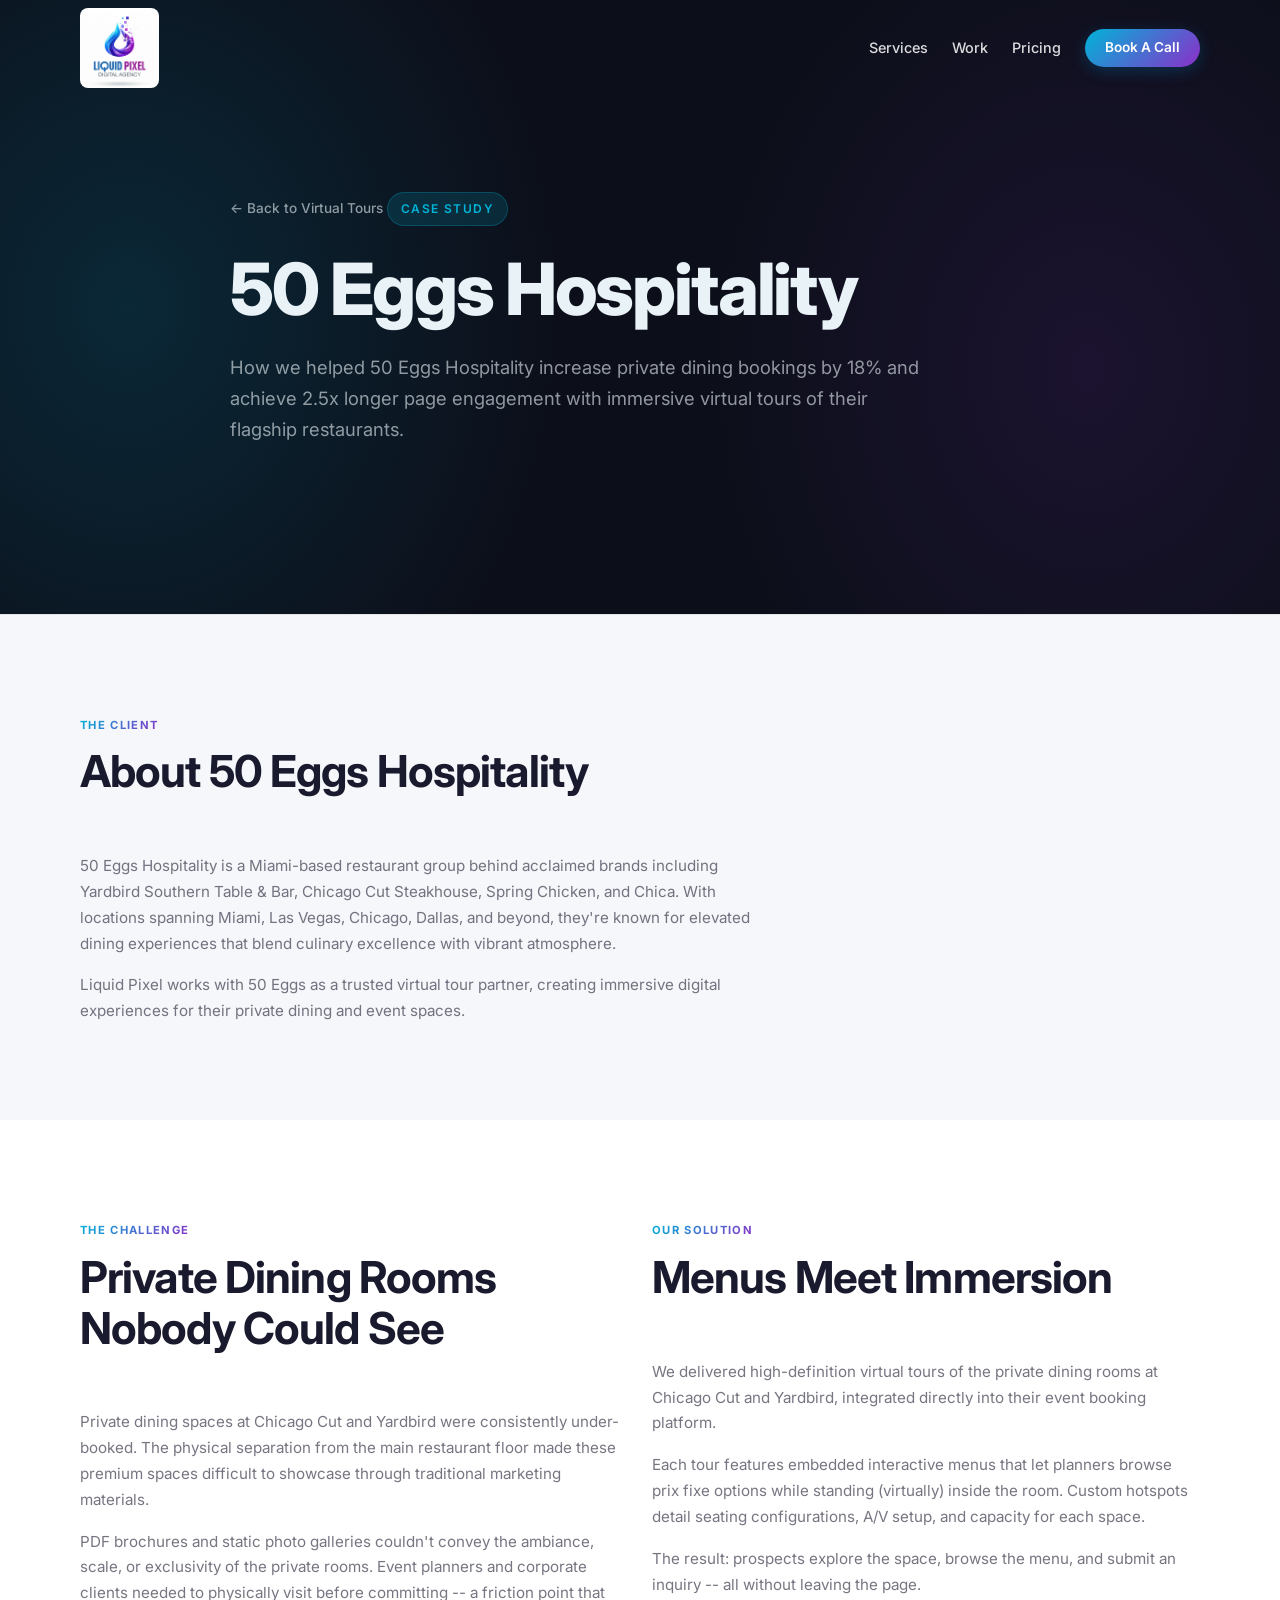
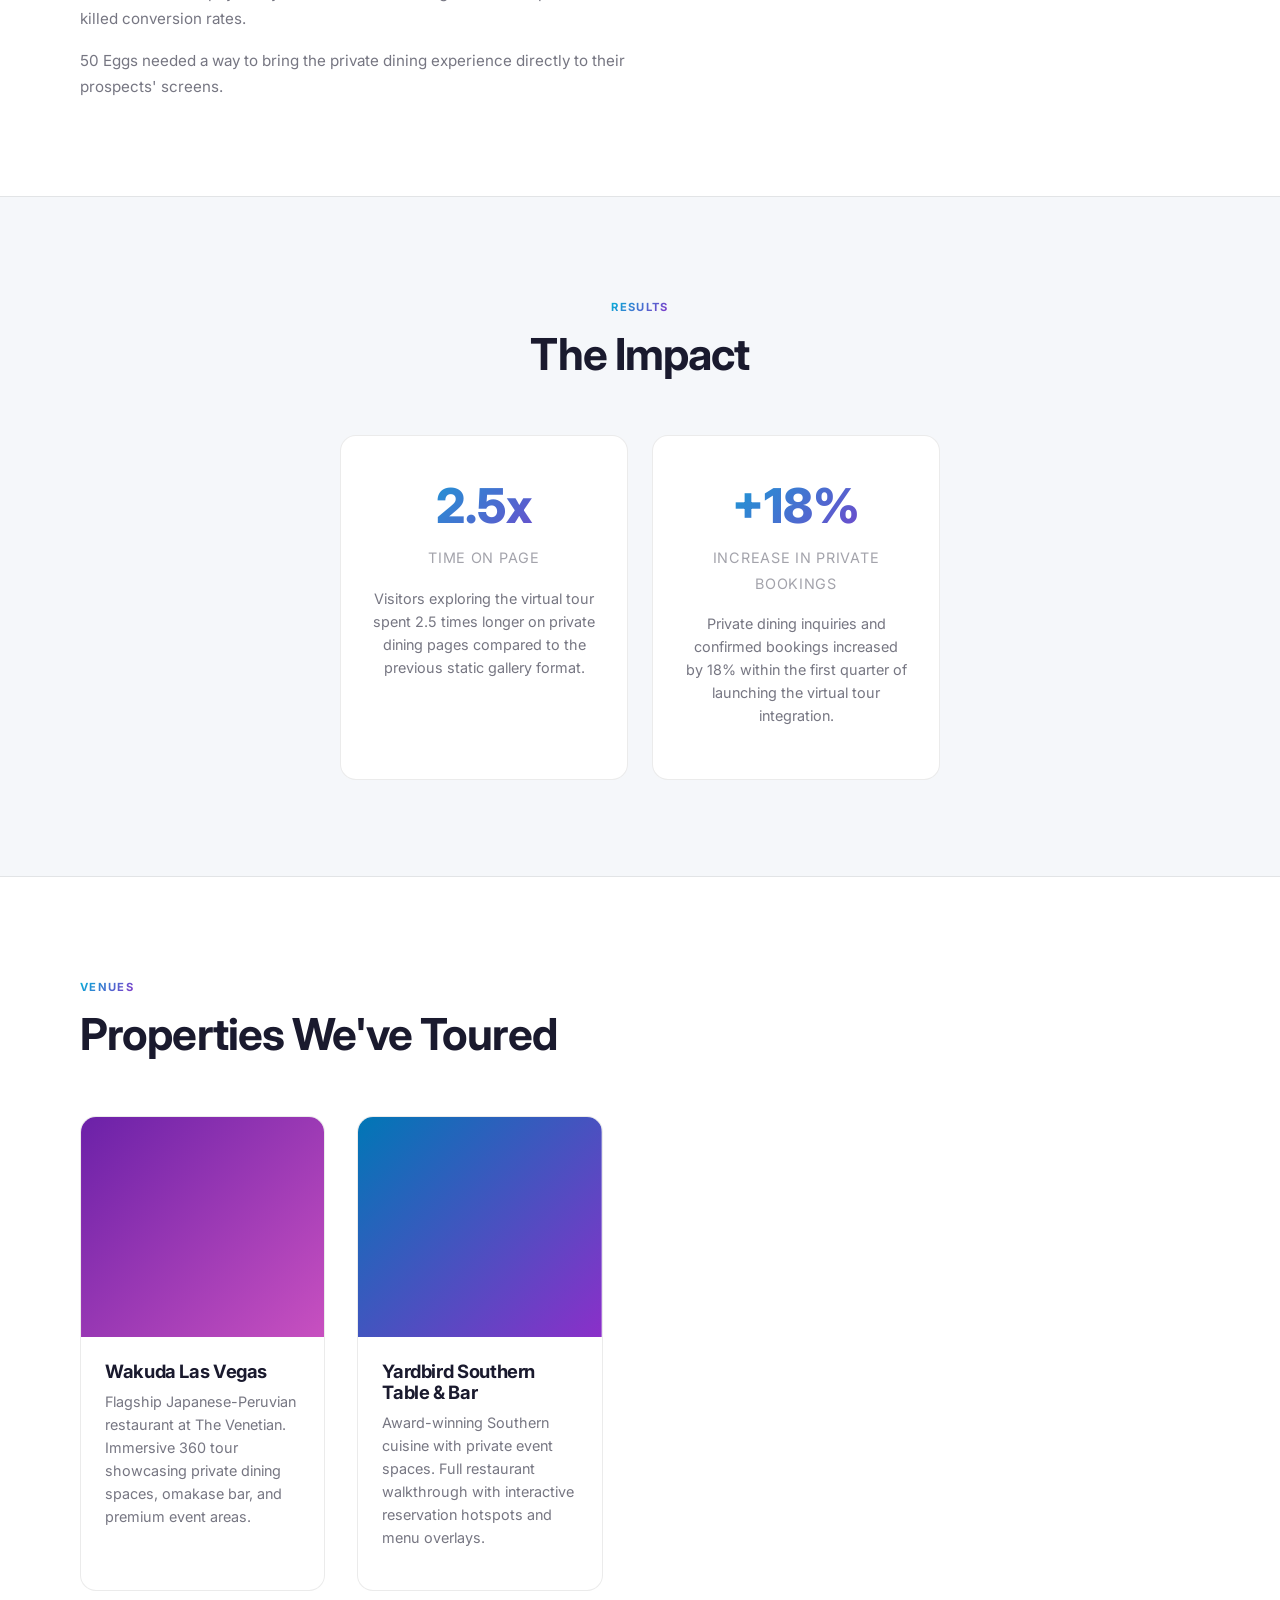
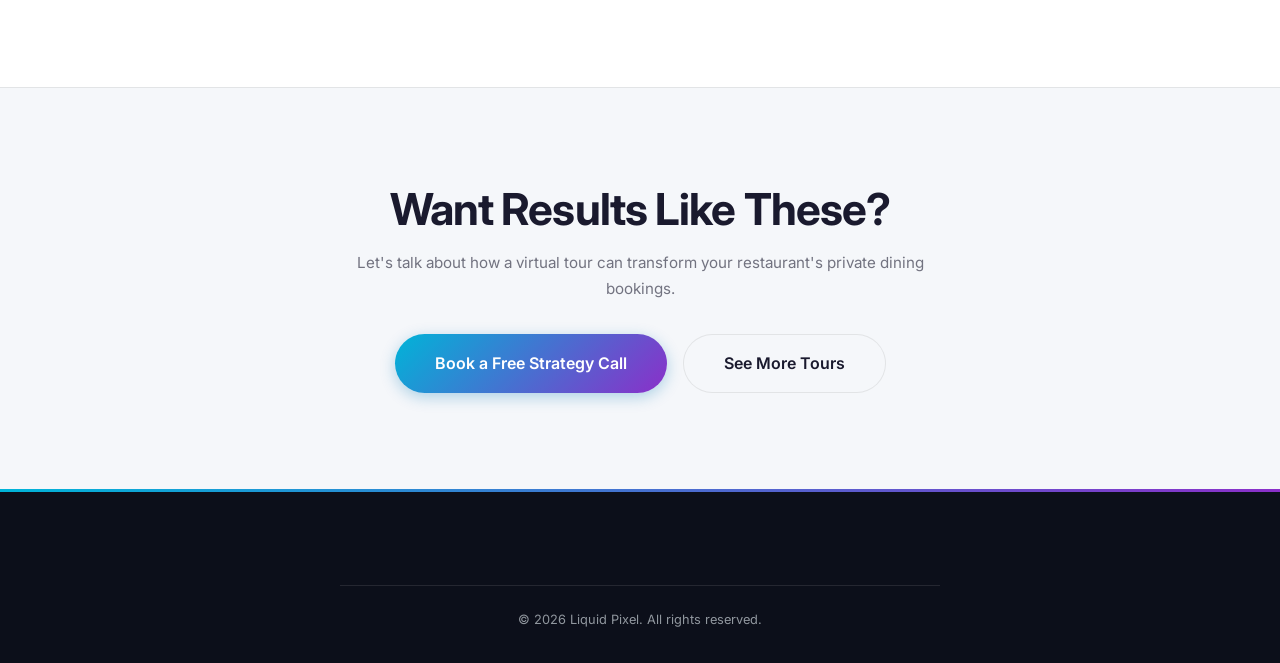
==== commit f576a73f: "Replace Chicago Cut with Wakuda Las Vegas as flagship venue Co-Authored-By: Claude Opus 4.6 (1M cont" ====
--- a/50eggshospitality.html
+++ b/50eggshospitality.html
@@ -152,8 +152,8 @@
             <article class="tour-card">
               <div class="tour-card-image modern-gradient-2"></div>
               <div class="tour-card-body">
-                <h3>Chicago Cut Steakhouse</h3>
-                <p>Flagship steakhouse on the Chicago Riverwalk. Private dining rooms with panoramic views, A/V integration, and embedded prix fixe menus.</p>
+                <h3>Wakuda Las Vegas</h3>
+                <p>Flagship Japanese-Peruvian restaurant at The Venetian. Immersive 360 tour showcasing private dining spaces, omakase bar, and premium event areas.</p>
               </div>
             </article>
             <article class="tour-card">
--- a/styles.css
+++ b/styles.css
@@ -1175,3 +1175,111 @@
     grid-template-columns: repeat(3, 1fr);
   }
 }
+
+/* ━━━ Reviews Marquee ━━━ */
+#reviews {
+  padding: 4rem 0 2rem;
+}
+
+.reviews-marquee {
+  overflow-x: auto;
+  overflow-y: hidden;
+  width: 100%;
+  -webkit-overflow-scrolling: touch;
+  scrollbar-width: thin;
+  scrollbar-color: var(--accent) transparent;
+  mask-image: linear-gradient(to right, transparent, black 4%, black 96%, transparent);
+  -webkit-mask-image: linear-gradient(to right, transparent, black 4%, black 96%, transparent);
+}
+
+.reviews-marquee::-webkit-scrollbar {
+  height: 4px;
+}
+
+.reviews-marquee::-webkit-scrollbar-track {
+  background: transparent;
+}
+
+.reviews-marquee::-webkit-scrollbar-thumb {
+  background: var(--accent);
+  border-radius: 4px;
+}
+
+.reviews-track {
+  display: flex;
+  gap: 1.5rem;
+  animation: marquee-scroll 45s linear infinite;
+  width: max-content;
+  padding: 0.5rem 2rem;
+}
+
+.reviews-track:hover {
+  animation-play-state: paused;
+}
+
+.review-card {
+  flex-shrink: 0;
+  width: 340px;
+  background: var(--bg-deep);
+  border: 1px solid var(--border);
+  border-radius: 12px;
+  padding: 1.8rem;
+  transition: border-color 0.3s ease;
+}
+
+.review-card:hover {
+  border-color: var(--accent);
+}
+
+.review-stars {
+  color: #f5a623;
+  font-size: 1.2rem;
+  margin-bottom: 0.8rem;
+  letter-spacing: 0.1em;
+}
+
+.review-text {
+  color: var(--text-secondary);
+  font-size: 0.92rem;
+  line-height: 1.6;
+  margin-bottom: 1rem;
+  font-style: italic;
+}
+
+.review-author {
+  color: var(--text-dim);
+  font-size: 0.8rem;
+  font-weight: 600;
+  text-transform: uppercase;
+  letter-spacing: 0.08em;
+}
+
+@keyframes marquee-scroll {
+  0% { transform: translateX(0); }
+  100% { transform: translateX(-50%); }
+}
+
+/* ━━━ Hero Video ━━━ */
+.hero-video {
+  margin-top: 2.5rem;
+  max-width: 800px;
+  width: 100%;
+}
+
+.video-wrapper {
+  position: relative;
+  padding-bottom: 56.25%; /* 16:9 */
+  height: 0;
+  overflow: hidden;
+  border-radius: 12px;
+  border: 1px solid var(--border);
+  box-shadow: 0 0 40px rgba(0, 180, 216, 0.15);
+}
+
+.video-wrapper iframe {
+  position: absolute;
+  top: 0;
+  left: 0;
+  width: 100%;
+  height: 100%;
+}
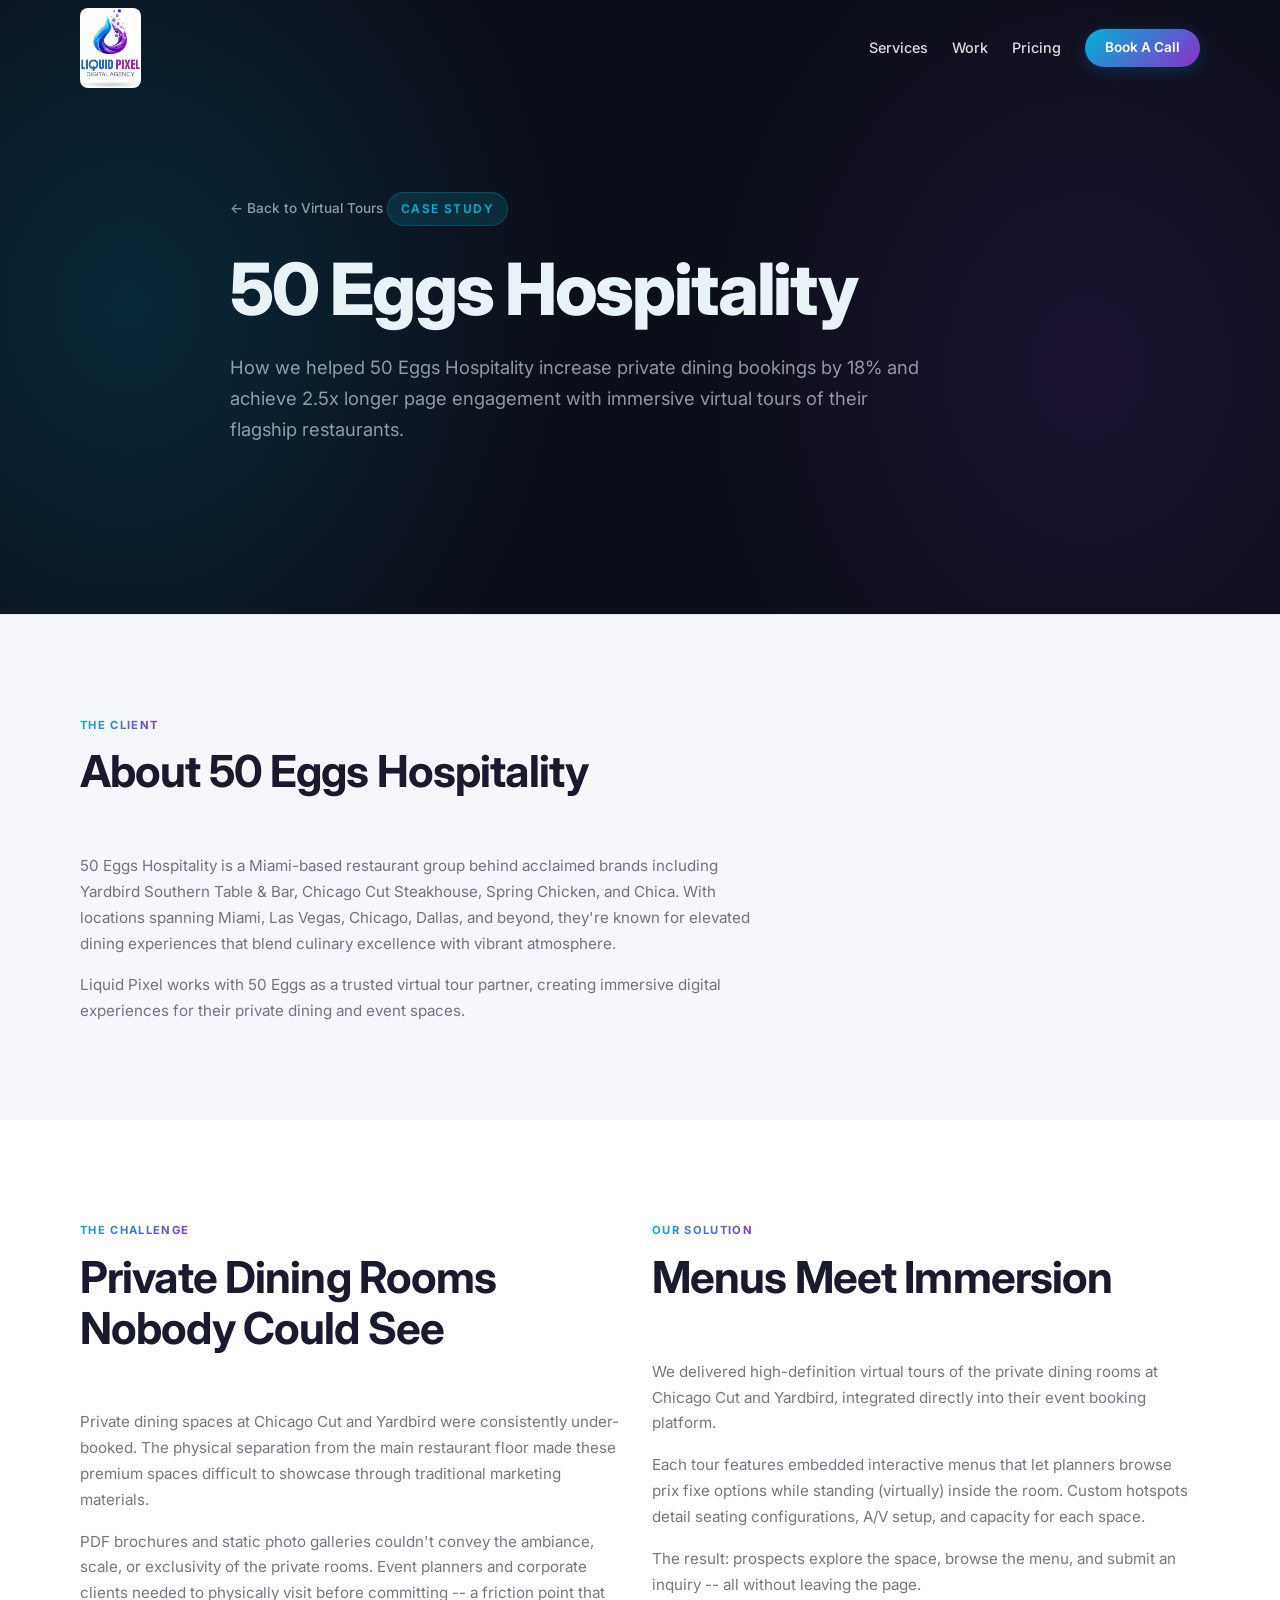
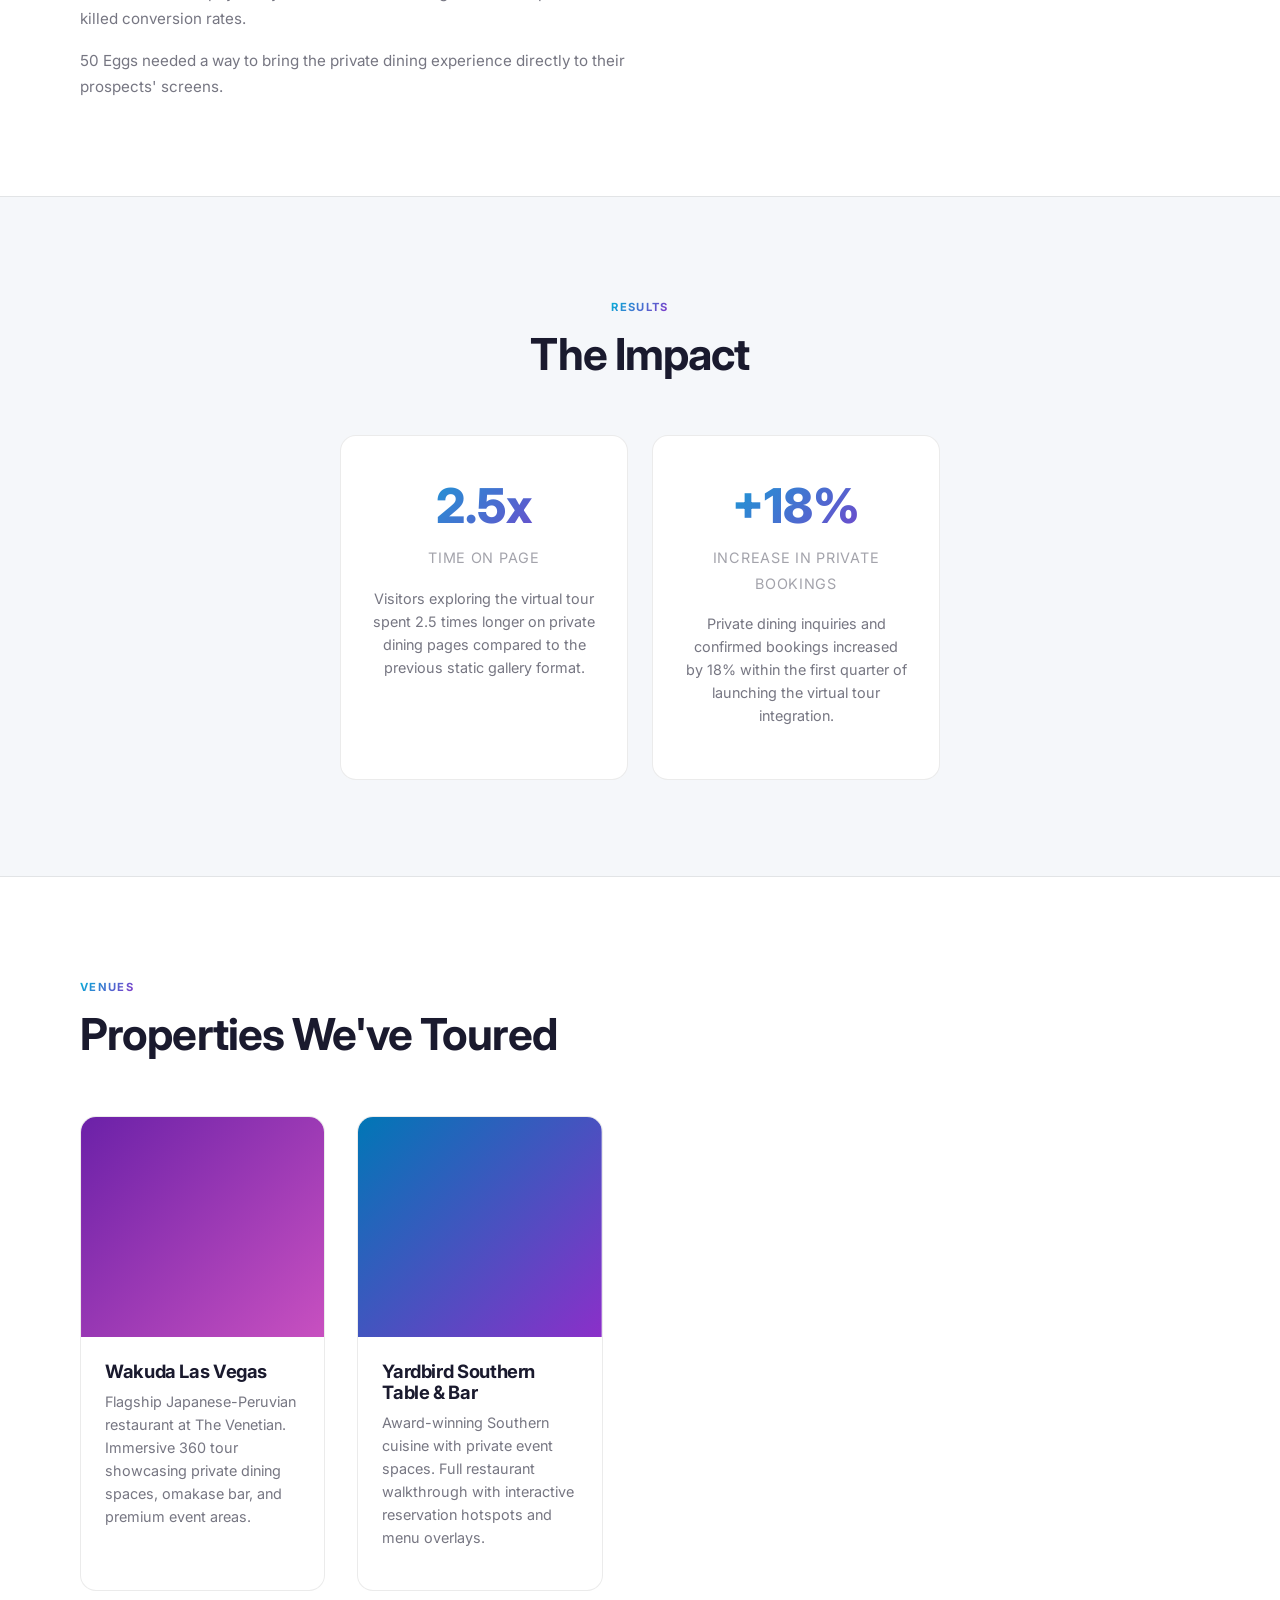
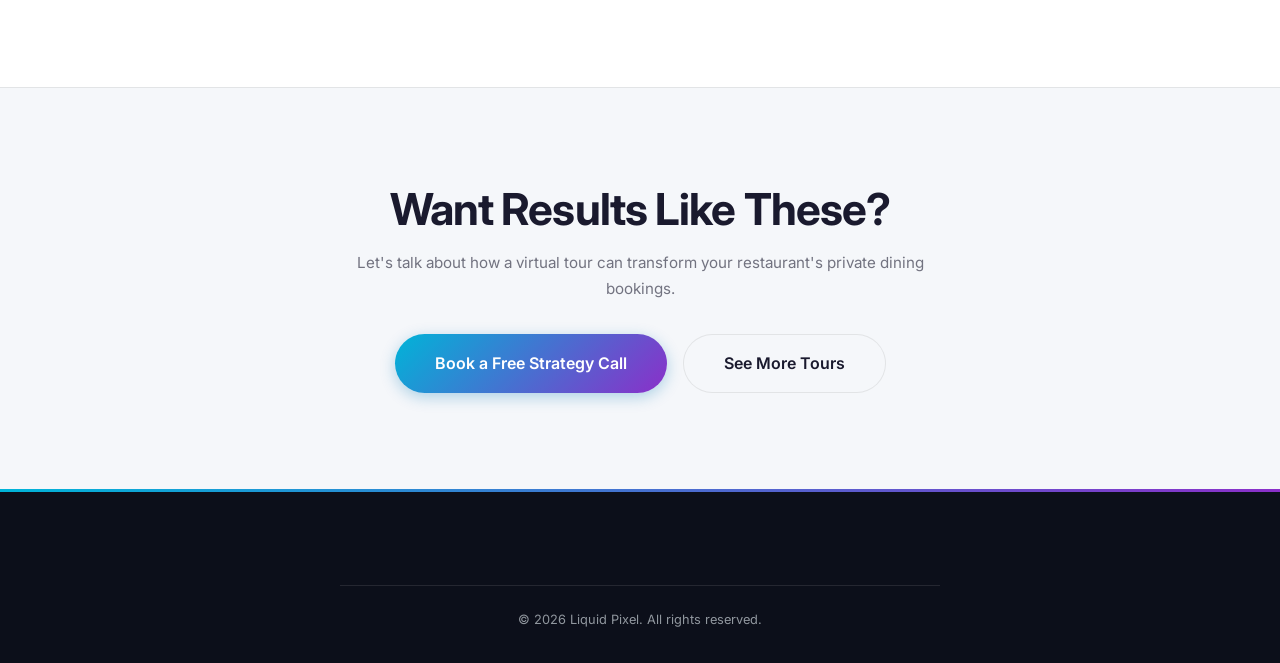
==== commit 495ac11c: "Organize logos: brand/ clients/ tour-thumbnails/, update all HTML paths, archive stray scripts Co-Au" ====
--- a/50eggshospitality.html
+++ b/50eggshospitality.html
@@ -31,7 +31,7 @@
     <nav class="navbar scrolled">
       <div class="container nav-content">
         <a href="index.html">
-          <img src="assets/logos/liquidpixel.jpeg" alt="Liquid Pixel" style="height: 80px; display: block; border-radius: 8px;" />
+          <img src="assets/logos/brand/liquidpixel.jpeg" alt="Liquid Pixel" style="height: 80px; display: block; border-radius: 8px;" />
         </a>
         <button class="nav-toggle" aria-label="Menu"><span></span><span></span><span></span></button>
         <ul class="nav-links" style="margin-bottom: 0">
--- a/styles.css
+++ b/styles.css
@@ -854,6 +854,7 @@
   -webkit-mask: linear-gradient(#fff 0 0) content-box, linear-gradient(#fff 0 0);
   -webkit-mask-composite: xor;
   mask-composite: exclude;
+  pointer-events: none;
 }
 
 .pricing-card.featured:hover {
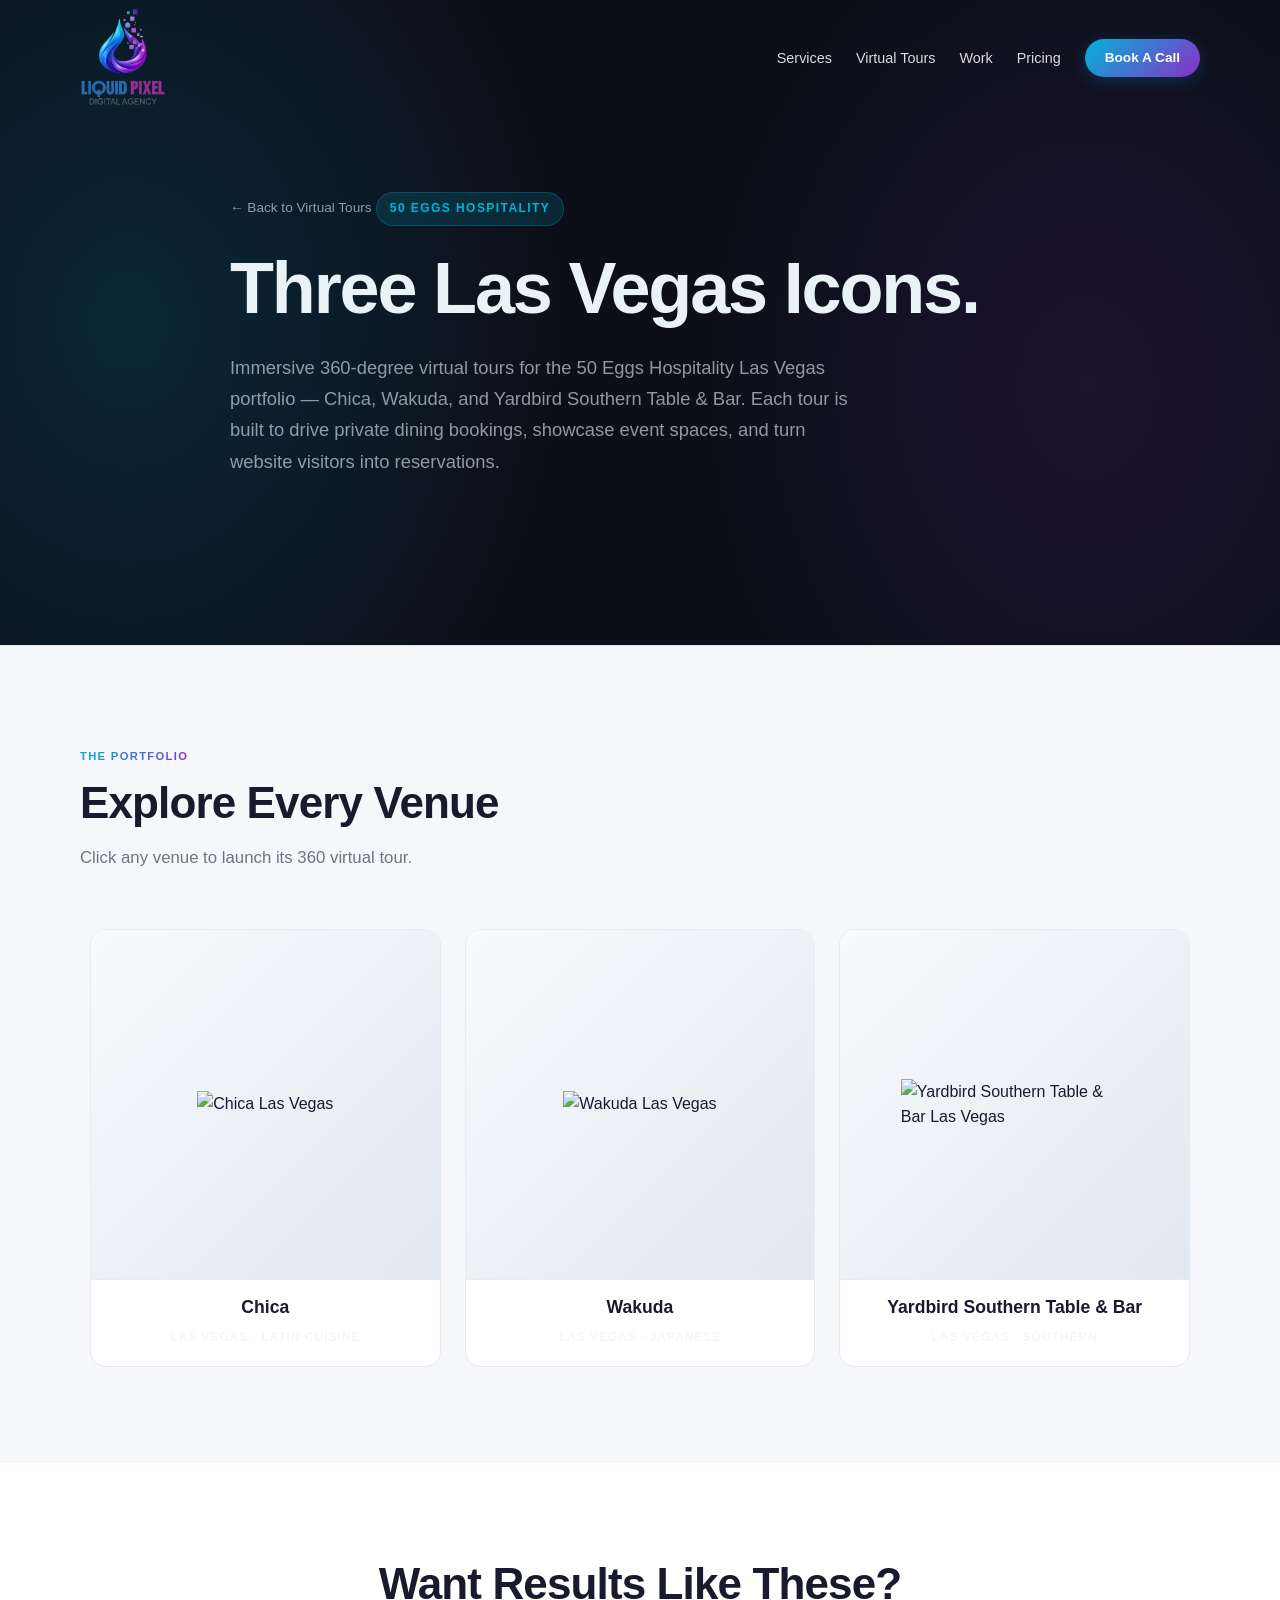
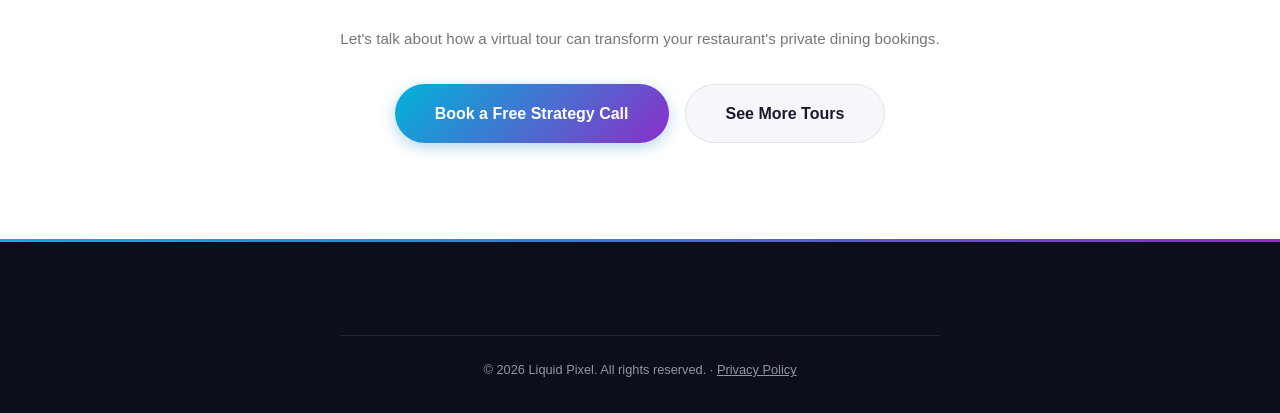
==== commit 435c9d2d: "ISO 27001 remediation: privacy policy, CSP + referrer meta, staged _headers Closes what can be close" ====
--- a/50eggshospitality.html
+++ b/50eggshospitality.html
@@ -3,18 +3,26 @@
   <head>
     <meta charset="UTF-8" />
     <meta name="viewport" content="width=device-width, initial-scale=1.0, maximum-scale=5.0" />
-    <title>50 Eggs Hospitality | Liquid Pixel</title>
-
-    <meta name="title" content="50 Eggs Hospitality | Liquid Pixel" />
-    <meta name="description" content="See how Liquid Pixel created immersive virtual tours for 50 Eggs Hospitality venues including Chicago Cut and Yardbird, driving 2.5x time on page and 18% more private bookings." />
-    <meta name="author" content="Liquid Pixel" />
-    <link rel="canonical" href="https://www.liquidpixelagency.com/50eggshospitality" />
+    <title>50 Eggs Hospitality Virtual Tours | Liquid Pixel</title>
+
+    <meta name="title" content="50 Eggs Hospitality Virtual Tours | Liquid Pixel" />
+    <meta name="description" content="Immersive 360-degree virtual tours for 50 Eggs Hospitality venues — Chica, Wakuda, and Yardbird Southern Table &amp; Bar in Las Vegas." />
+    <link rel="canonical" href="https://liquidpixel.io/50eggshospitality" />
+
+    <!-- Google tag (gtag.js) -->
+    <script async src="https://www.googletagmanager.com/gtag/js?id=G-KWXNT20QLC"></script>
+    <script>
+      window.dataLayer = window.dataLayer || [];
+      function gtag(){dataLayer.push(arguments);}
+      gtag('js', new Date());
+      gtag('config', 'G-KWXNT20QLC');
+    </script>
 
     <meta property="og:type" content="website" />
-    <meta property="og:url" content="https://www.liquidpixelagency.com/50eggshospitality" />
-    <meta property="og:title" content="50 Eggs Hospitality | Liquid Pixel" />
-    <meta property="og:description" content="Virtual tours for 50 Eggs Hospitality. 2.5x time on page, +18% private dining bookings." />
-    <meta property="og:image" content="https://www.liquidpixelagency.com/assets/logos/og-image.png" />
+    <meta property="og:url" content="https://liquidpixel.io/50eggshospitality" />
+    <meta property="og:title" content="50 Eggs Hospitality Virtual Tours | Liquid Pixel" />
+    <meta property="og:description" content="360-degree virtual tours for Chica, Wakuda, and Yardbird — the 50 Eggs Hospitality Las Vegas portfolio." />
+    <meta property="og:image" content="https://liquidpixel.io/assets/logos/clients/50eggs.avif" />
 
     <link rel="preconnect" href="https://fonts.googleapis.com" />
     <link rel="preconnect" href="https://fonts.gstatic.com" crossorigin />
@@ -22,8 +30,69 @@
 
     <link rel="stylesheet" href="styles.css" />
 
+    <style>
+      .venue-grid {
+        display: grid;
+        grid-template-columns: 1fr;
+        gap: 1.5rem;
+        max-width: 1100px;
+        margin: 0 auto;
+      }
+      @media (min-width: 640px) { .venue-grid { grid-template-columns: repeat(3, 1fr); } }
+
+      .venue-tile {
+        background: var(--surface);
+        border: 1px solid var(--border);
+        border-radius: var(--radius);
+        overflow: hidden;
+        text-decoration: none;
+        color: inherit;
+        display: flex;
+        flex-direction: column;
+        transition: all 0.3s var(--ease);
+      }
+      .venue-tile:hover {
+        transform: translateY(-4px);
+        box-shadow: 0 12px 32px rgba(0, 0, 0, 0.12);
+        border-color: rgba(0, 180, 216, 0.4);
+      }
+      .venue-tile-logo {
+        aspect-ratio: 1 / 1;
+        background: linear-gradient(135deg, #f8fafc 0%, #e2e8f0 100%);
+        display: flex;
+        align-items: center;
+        justify-content: center;
+        padding: 2rem;
+      }
+      .venue-tile-logo img {
+        max-width: 80%;
+        max-height: 80%;
+        object-fit: contain;
+      }
+      .venue-tile-label {
+        padding: 1.1rem 1.25rem;
+        text-align: center;
+        border-top: 1px solid var(--border);
+      }
+      .venue-tile-name {
+        font-size: 1.1rem;
+        font-weight: 700;
+        margin: 0 0 0.25rem 0;
+        line-height: 1.25;
+      }
+      .venue-tile-meta {
+        font-size: 0.75rem;
+        text-transform: uppercase;
+        letter-spacing: 0.08em;
+        color: var(--text-light-muted);
+        font-weight: 600;
+      }
+    </style>
+
     <link href="https://assets.calendly.com/assets/external/widget.css" rel="stylesheet" />
     <script src="https://assets.calendly.com/assets/external/widget.js" type="text/javascript" async></script>
+      <meta name="referrer" content="strict-origin-when-cross-origin" />
+    <meta http-equiv="Content-Security-Policy" content="default-src 'self'; script-src 'self' 'unsafe-inline' https://www.googletagmanager.com https://assets.calendly.com; style-src 'self' 'unsafe-inline' https://assets.calendly.com https://fonts.googleapis.com; font-src 'self' data: https://fonts.gstatic.com; img-src 'self' data: https:; frame-src https://calendly.com https://*.calendly.com https://player.vimeo.com; connect-src 'self' https://www.google-analytics.com https://*.google-analytics.com https://*.analytics.google.com https://www.googletagmanager.com https://calendly.com https://*.calendly.com; base-uri 'self'; form-action 'self' https://calendly.com; object-src 'none'" />
   </head>
   <body>
 
@@ -31,15 +100,16 @@
     <nav class="navbar scrolled">
       <div class="container nav-content">
         <a href="index.html">
-          <img src="assets/logos/brand/liquidpixel.jpeg" alt="Liquid Pixel" style="height: 80px; display: block; border-radius: 8px;" />
+          <img src="assets/logos/brand/liquidpixel.png" alt="Liquid Pixel" style="height: 100px; display: block;" />
         </a>
         <button class="nav-toggle" aria-label="Menu"><span></span><span></span><span></span></button>
         <ul class="nav-links" style="margin-bottom: 0">
           <li><a href="index.html#services">Services</a></li>
+          <li><a href="virtualtours.html">Virtual Tours</a></li>
           <li><a href="index.html#case-studies">Work</a></li>
           <li><a href="index.html#pricing">Pricing</a></li>
           <li>
-            <a href="#" class="btn btn-primary" onclick="Calendly.initPopupWidget({url: 'https://calendly.com/thedigitaluproar'}); return false;">
+            <a href="#" class="btn btn-primary" onclick="Calendly.initPopupWidget({url: 'https://calendly.com/liquidpixeldigitalagency'}); return false;">
               Book A Call
             </a>
           </li>
@@ -51,130 +121,61 @@
       <header class="hero hero-subpage" id="home">
         <div class="container hero-content" style="max-width: 900px;">
           <a href="virtualtours.html" class="back-link">&larr; Back to Virtual Tours</a>
-          <div class="hero-label">Case Study</div>
-          <h1 class="main-title slide-up">50 Eggs Hospitality</h1>
-          <p class="hero-desc fade-in-delay" style="max-width: 700px;">
-            How we helped 50 Eggs Hospitality increase private dining bookings by 18% and achieve 2.5x longer page engagement with immersive virtual tours of their flagship restaurants.
+          <div class="hero-label">50 Eggs Hospitality</div>
+          <h1 class="main-title slide-up">Three Las Vegas Icons.</h1>
+          <p class="hero-desc fade-in-delay">
+            Immersive 360-degree virtual tours for the 50 Eggs Hospitality Las Vegas portfolio — Chica, Wakuda, and Yardbird Southern Table &amp; Bar. Each tour is built to drive private dining bookings, showcase event spaces, and turn website visitors into reservations.
           </p>
         </div>
       </header>
 
-      <!-- Client Overview -->
+      <!-- Venue Grid -->
       <section style="background: var(--bg-deep); border-top: 1px solid var(--border);">
         <div class="container">
           <div class="section-header">
-            <span class="section-label">The Client</span>
-            <h2 class="section-title">About 50 Eggs Hospitality</h2>
-          </div>
-          <div style="max-width: 700px;">
-            <p style="color: var(--text-muted); font-size: 0.95rem; line-height: 1.7; margin-bottom: 1rem;">
-              50 Eggs Hospitality is a Miami-based restaurant group behind acclaimed brands including Yardbird Southern Table & Bar, Chicago Cut Steakhouse, Spring Chicken, and Chica. With locations spanning Miami, Las Vegas, Chicago, Dallas, and beyond, they're known for elevated dining experiences that blend culinary excellence with vibrant atmosphere.
-            </p>
-            <p style="color: var(--text-muted); font-size: 0.95rem; line-height: 1.7;">
-              Liquid Pixel works with 50 Eggs as a trusted virtual tour partner, creating immersive digital experiences for their private dining and event spaces.
-            </p>
+            <span class="section-label">The Portfolio</span>
+            <h2 class="section-title">Explore Every Venue</h2>
+            <p class="section-subtitle">Click any venue to launch its 360 virtual tour.</p>
+          </div>
+
+          <div class="venue-grid">
+
+            <a class="venue-tile" href="https://thedigitaluproar.s3.us-east-2.amazonaws.com/ChicaLV/index.htm" target="_blank" rel="noopener">
+              <div class="venue-tile-logo"><img src="assets/logos/50eggs_venues/50eggs_chica.avif" alt="Chica Las Vegas" /></div>
+              <div class="venue-tile-label">
+                <p class="venue-tile-name">Chica</p>
+                <span class="venue-tile-meta">Las Vegas &middot; Latin Cuisine</span>
+              </div>
+            </a>
+
+            <a class="venue-tile" href="https://thedigitaluproar.s3.us-east-2.amazonaws.com/WAKUDALasVegas/index.htm" target="_blank" rel="noopener">
+              <div class="venue-tile-logo"><img src="assets/logos/50eggs_venues/50eggs_wakuda.avif" alt="Wakuda Las Vegas" /></div>
+              <div class="venue-tile-label">
+                <p class="venue-tile-name">Wakuda</p>
+                <span class="venue-tile-meta">Las Vegas &middot; Japanese</span>
+              </div>
+            </a>
+
+            <a class="venue-tile" href="https://thedigitaluproar.s3.us-east-2.amazonaws.com/YardbirdLV/index.htm" target="_blank" rel="noopener">
+              <div class="venue-tile-logo"><img src="assets/logos/50eggs_venues/50eggs_yardbird.avif" alt="Yardbird Southern Table & Bar Las Vegas" /></div>
+              <div class="venue-tile-label">
+                <p class="venue-tile-name">Yardbird Southern Table &amp; Bar</p>
+                <span class="venue-tile-meta">Las Vegas &middot; Southern</span>
+              </div>
+            </a>
+
           </div>
         </div>
       </section>
 
-      <!-- The Challenge -->
+      <!-- CTA -->
       <section>
-        <div class="container">
-          <div class="case-studies-grid">
-            <div>
-              <div class="section-header">
-                <span class="section-label">The Challenge</span>
-                <h2 class="section-title">Private Dining Rooms Nobody Could See</h2>
-              </div>
-              <p style="color: var(--text-muted); font-size: 0.95rem; line-height: 1.7; margin-bottom: 1rem;">
-                Private dining spaces at Chicago Cut and Yardbird were consistently under-booked. The physical separation from the main restaurant floor made these premium spaces difficult to showcase through traditional marketing materials.
-              </p>
-              <p style="color: var(--text-muted); font-size: 0.95rem; line-height: 1.7; margin-bottom: 1rem;">
-                PDF brochures and static photo galleries couldn't convey the ambiance, scale, or exclusivity of the private rooms. Event planners and corporate clients needed to physically visit before committing -- a friction point that killed conversion rates.
-              </p>
-              <p style="color: var(--text-muted); font-size: 0.95rem; line-height: 1.7;">
-                50 Eggs needed a way to bring the private dining experience directly to their prospects' screens.
-              </p>
-            </div>
-            <div>
-              <div class="section-header">
-                <span class="section-label">Our Solution</span>
-                <h2 class="section-title">Menus Meet Immersion</h2>
-              </div>
-              <p style="color: var(--text-muted); font-size: 0.95rem; line-height: 1.7; margin-bottom: 1rem;">
-                We delivered high-definition virtual tours of the private dining rooms at Chicago Cut and Yardbird, integrated directly into their event booking platform.
-              </p>
-              <p style="color: var(--text-muted); font-size: 0.95rem; line-height: 1.7; margin-bottom: 1rem;">
-                Each tour features embedded interactive menus that let planners browse prix fixe options while standing (virtually) inside the room. Custom hotspots detail seating configurations, A/V setup, and capacity for each space.
-              </p>
-              <p style="color: var(--text-muted); font-size: 0.95rem; line-height: 1.7;">
-                The result: prospects explore the space, browse the menu, and submit an inquiry -- all without leaving the page.
-              </p>
-            </div>
-          </div>
-        </div>
-      </section>
-
-      <!-- Results -->
-      <section style="background: var(--bg-deep); border-top: 1px solid var(--border); border-bottom: 1px solid var(--border);">
-        <div class="container">
-          <div class="section-header text-center">
-            <span class="section-label">Results</span>
-            <h2 class="section-title">The Impact</h2>
-          </div>
-          <div class="case-studies-grid" style="max-width: 600px; margin: 0 auto;">
-            <div class="case-card" style="text-align: center;">
-              <div class="metric" style="margin-bottom: 1rem;">
-                <span class="metric-value" style="font-size: 3rem;">2.5x</span>
-                <span class="metric-label" style="font-size: 0.9rem;">Time on Page</span>
-              </div>
-              <p class="case-text">Visitors exploring the virtual tour spent 2.5 times longer on private dining pages compared to the previous static gallery format.</p>
-            </div>
-            <div class="case-card" style="text-align: center;">
-              <div class="metric" style="margin-bottom: 1rem;">
-                <span class="metric-value" style="font-size: 3rem;">+18%</span>
-                <span class="metric-label" style="font-size: 0.9rem;">Increase in Private Bookings</span>
-              </div>
-              <p class="case-text">Private dining inquiries and confirmed bookings increased by 18% within the first quarter of launching the virtual tour integration.</p>
-            </div>
-          </div>
-        </div>
-      </section>
-
-      <!-- Venues -->
-      <section>
-        <div class="container">
-          <div class="section-header">
-            <span class="section-label">Venues</span>
-            <h2 class="section-title">Properties We've Toured</h2>
-          </div>
-          <div class="tour-grid" style="max-width: 800px;">
-            <article class="tour-card">
-              <div class="tour-card-image modern-gradient-2"></div>
-              <div class="tour-card-body">
-                <h3>Wakuda Las Vegas</h3>
-                <p>Flagship Japanese-Peruvian restaurant at The Venetian. Immersive 360 tour showcasing private dining spaces, omakase bar, and premium event areas.</p>
-              </div>
-            </article>
-            <article class="tour-card">
-              <div class="tour-card-image modern-gradient-3"></div>
-              <div class="tour-card-body">
-                <h3>Yardbird Southern Table & Bar</h3>
-                <p>Award-winning Southern cuisine with private event spaces. Full restaurant walkthrough with interactive reservation hotspots and menu overlays.</p>
-              </div>
-            </article>
-          </div>
-        </div>
-      </section>
-
-      <!-- CTA -->
-      <section style="background: var(--bg-deep); border-top: 1px solid var(--border);">
         <div class="container">
           <div class="about-content text-center">
             <h2 class="section-title">Want Results Like These?</h2>
             <p class="section-subtitle" style="margin: 0 auto 2rem;">Let's talk about how a virtual tour can transform your restaurant's private dining bookings.</p>
             <div style="display: flex; gap: 1rem; justify-content: center; flex-wrap: wrap;">
-              <a href="#" onclick="Calendly.initPopupWidget({url: 'https://calendly.com/thedigitaluproar'}); return false;" class="btn btn-primary lg">
+              <a href="#" onclick="Calendly.initPopupWidget({url: 'https://calendly.com/liquidpixeldigitalagency'}); return false;" class="btn btn-primary lg">
                 Book a Free Strategy Call
               </a>
               <a href="virtualtours.html" class="btn btn-secondary lg">See More Tours</a>
@@ -189,7 +190,7 @@
       <div class="container">
         <div class="footer-inner">
           <div class="footer-bottom">
-            <p>&copy; <span id="current-year">2026</span> Liquid Pixel. All rights reserved.</p>
+            <p>&copy; <span id="current-year">2026</span> Liquid Pixel. All rights reserved. &middot; <a href="privacy.html" style="color:inherit;text-decoration:underline;">Privacy Policy</a></p>
           </div>
         </div>
       </div>
--- a/styles.css
+++ b/styles.css
@@ -1183,14 +1183,10 @@
 }
 
 .reviews-marquee {
-  overflow-x: auto;
-  overflow-y: hidden;
   width: 100%;
-  -webkit-overflow-scrolling: touch;
-  scrollbar-width: thin;
-  scrollbar-color: var(--accent) transparent;
-  mask-image: linear-gradient(to right, transparent, black 4%, black 96%, transparent);
-  -webkit-mask-image: linear-gradient(to right, transparent, black 4%, black 96%, transparent);
+  max-width: 1140px;
+  margin: 0 auto;
+  padding: 0 2rem;
 }
 
 .reviews-marquee::-webkit-scrollbar {
@@ -1209,13 +1205,9 @@
 .reviews-track {
   display: flex;
   gap: 1.5rem;
-  animation: marquee-scroll 45s linear infinite;
-  width: max-content;
-  padding: 0.5rem 2rem;
-}
-
-.reviews-track:hover {
-  animation-play-state: paused;
+  justify-content: center;
+  flex-wrap: wrap;
+  padding: 0.5rem 0;
 }
 
 .review-card {
@@ -1255,6 +1247,14 @@
   letter-spacing: 0.08em;
 }
 
+.review-company {
+  color: var(--accent);
+  font-size: 0.75rem;
+  font-weight: 500;
+  margin-top: 0.25rem;
+  letter-spacing: 0.04em;
+}
+
 @keyframes marquee-scroll {
   0% { transform: translateX(0); }
   100% { transform: translateX(-50%); }
